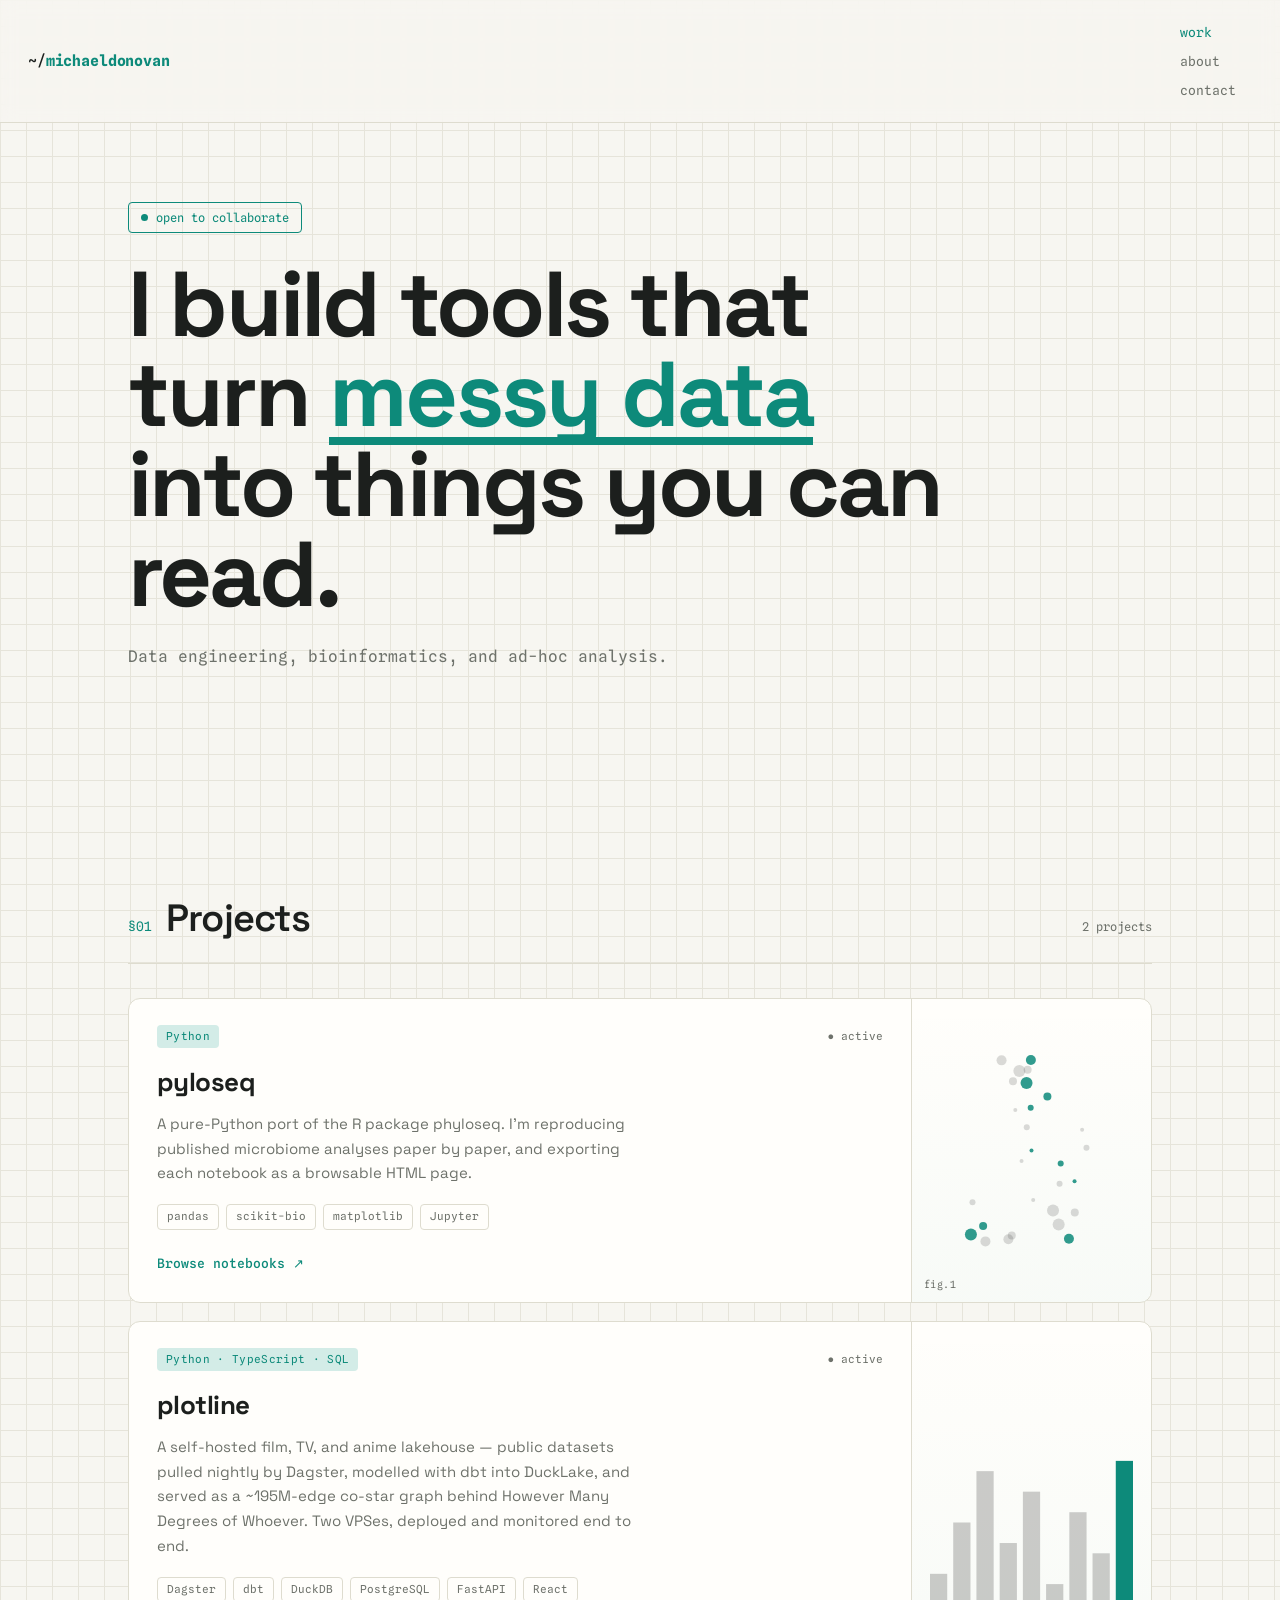
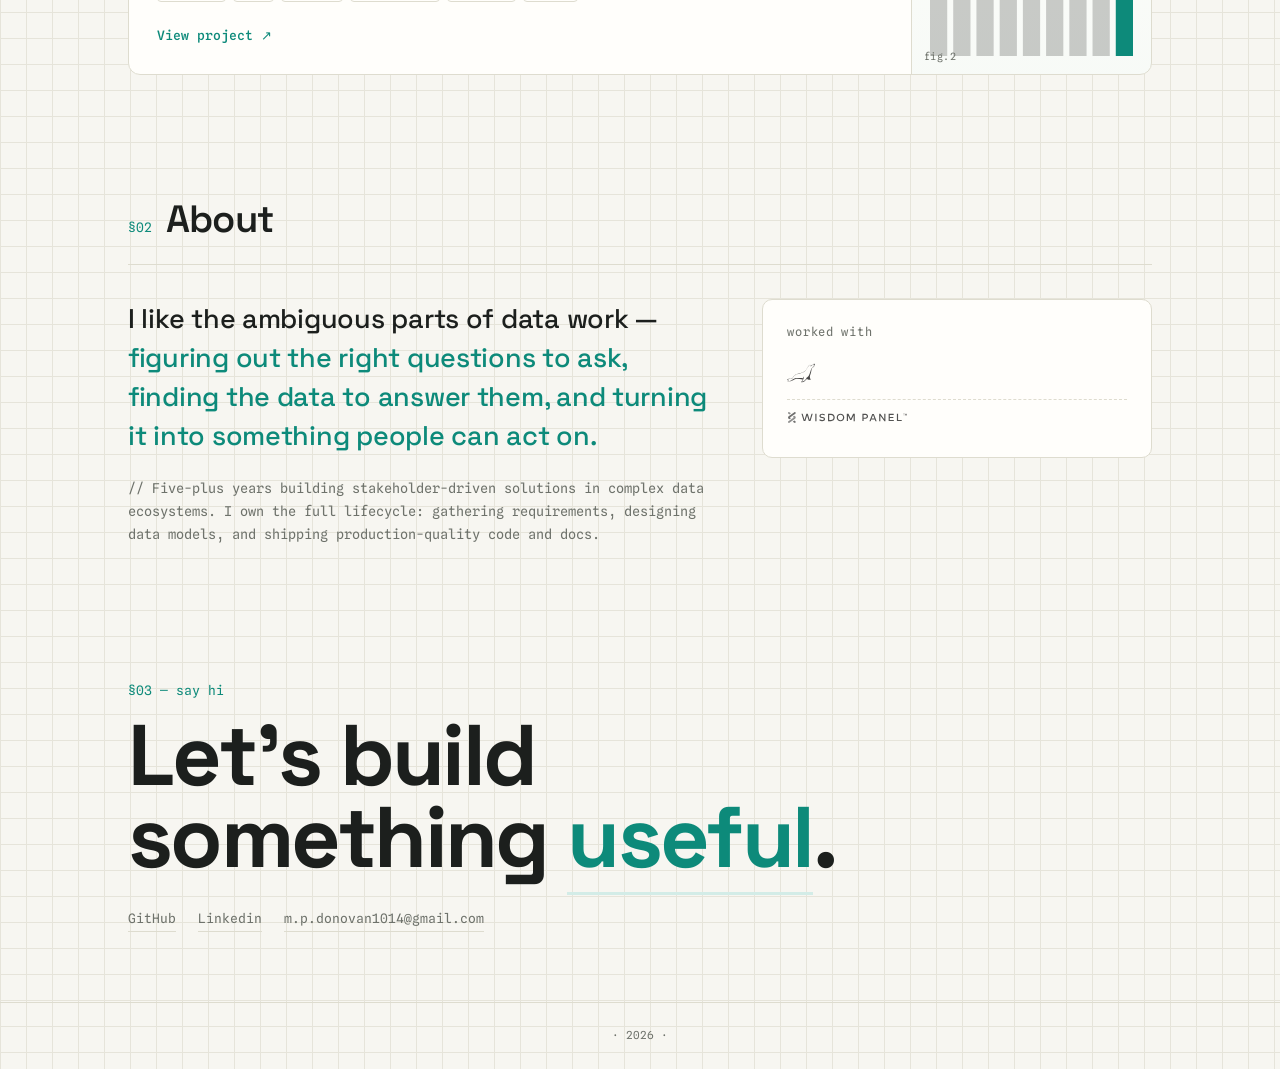
==== index.html @ 79798a98 "plotline update" ====
<!DOCTYPE html>
<html lang="en">
<head>
<meta charset="UTF-8">
<meta name="viewport" content="width=device-width, initial-scale=1.0">
<title>Michael Donovan — workbench</title>
<meta name="description" content="Data engineering and scientific computing projects.">
<script src="https://cdnjs.cloudflare.com/ajax/libs/jquery/3.7.1/jquery.min.js"></script>
<link href="https://fonts.googleapis.com/css2?family=Space+Grotesk:wght@400;500;600;700&family=Spline+Sans+Mono:wght@400;500&display=swap" rel="stylesheet">
<link rel="stylesheet" href="assets/style.css">
</head>
<body>

<nav class="top">
  <div class="logo">~/<b>michaeldonovan</b></div>
  <div class="links">
    <a href="index.html" class="here">work</a>
    <a href="#about">about</a>
    <a href="#contact">contact</a>
  </div>
</nav>

<header class="hero wrap" id="top">
  <span class="stamp"><span class="pulse"></span> open to collaborate</span>
  <h1>I build tools that turn <u>messy data</u> into things you can read.</h1>
  <p class="tag">Data engineering, bioinformatics, and ad-hoc analysis.</p>
</header>

<main class="wrap">

  <section class="sec" id="work">
    <div class="sec-head">
      <span class="tick">§01</span>
      <h2>Projects</h2>
      <span class="meta" id="meta"></span>
    </div>
    <div id="projects"></div>
  </section>

  <section class="sec" id="about">
    <div class="sec-head"><span class="tick">§02</span><h2>About</h2></div>
    <div class="about">
      <div>
        <p class="lead">I like the ambiguous parts of data work — <em>figuring out the right questions to ask, finding the data to answer them, and turning it into something people can act on.</em></p>
        <div class="body" style="margin-top:22px">
          <p>// Five-plus years building stakeholder-driven solutions in complex data ecosystems. I own the full lifecycle: gathering requirements, designing data models, and shipping production-quality code and docs.</p>
        </div>
      </div>
      <div class="card worked">
        <div class="worked-head">worked with</div>
        <ul class="logos">
          <li><img src="assets/logos/mariadbfoundation.svg"     alt="MariaDB"></li>
          <li><img src="assets/logos/wisdompanel.svg" alt="WisdomPanel"></li>
        </ul>
      </div>
    </div>
  </section>

  <section class="sec contact" id="contact">
    <p class="tick">§03 — say hi</p>
    <h2>Let's build<br>something <span id="flip-word" style="cursor:pointer">useful</span>.</h2>
    <script>
      (function(){
        var words = ['useful','fun','new','challenging'];
        var i = 0;
        document.getElementById('flip-word').addEventListener('click', function(){
          i = (i + 1) % words.length;
          this.textContent = words[i];
        });
      })();
    </script>
    <div class="row">
      <a href="https://github.com/alittleb3ar" target="_blank" rel="noopener">GitHub</a>
      <a href="https://www.linkedin.com/in/michael-d-201b8783/" target="_blank" rel="noopener">Linkedin</a>
      <a href="mailto:m.p.donovan1014@gmail.com">m.p.donovan1014@gmail.com</a>
    </div>
  </section>

</main>

<footer>·  <span id="yr"></span>  ·</footer>

<script>

const PROJECTS = [
  {
    title:"pyloseq",
    lang:"Python",
    status:"active",
    desc:"A pure-Python port of the R package phyloseq. I'm reproducing published microbiome analyses paper by paper, and exporting each notebook as a browsable HTML page.",
    stack:["pandas","scikit-bio","matplotlib","Jupyter"],
    link:"pyloseq/index.html",
    open:"Browse notebooks",
    viz:"scatter"
  },
  {
    title:"plotline",
    lang:"Python · TypeScript · SQL",
    status:"active",
    desc:"A self-hosted film, TV, and anime lakehouse — public datasets pulled nightly by Dagster, modelled with dbt into DuckLake, and served as a ~195M-edge co-star graph behind However Many Degrees of Whoever. Two VPSes, deployed and monitored end to end.",
    stack:["Dagster","dbt","DuckDB","PostgreSQL","FastAPI","React"],
    link:"plotline/index.html",
    open:"View project",
    viz:"bars"
  },
];

$(function(){
  $('#yr').text(new Date().getFullYear());
  $('#meta').text(PROJECTS.length+' projects');

  PROJECTS.forEach((p,i)=>{
    const stack=p.stack.map(s=>`<span>${s}</span>`).join('');
    $('#projects').append(`
      <a class="proj" href="${p.link}" data-viz="${p.viz}" style="transition-delay:${i*0.07}s">
        <div class="proj-grid">
          <div class="info">
            <div class="head">
              <span class="lang">${p.lang}</span>
              <span class="status">● ${p.status}</span>
            </div>
            <h3>${p.title}</h3>
            <p class="desc">${p.desc}</p>
            <div class="stack">${stack}</div>
            <span class="open">${p.open} <span class="arr">↗</span></span>
          </div>
          <div class="viz"><canvas></canvas><span class="cap">fig.${i+1}</span></div>
        </div>
      </a>`);
  });

  /* reveal + draw plot */
  const io=new IntersectionObserver(es=>es.forEach(e=>{
    if(e.isIntersecting){e.target.classList.add('in');drawViz(e.target);io.unobserve(e.target);}
  }),{threshold:.2});
  $('.proj').each(function(){io.observe(this)});

  function drawViz(el){
    const reduce=window.matchMedia('(prefers-reduced-motion: reduce)').matches;
    const type=el.getAttribute('data-viz');
    const cv=el.querySelector('canvas'), ctx=cv.getContext('2d');
    const DPR=Math.min(window.devicePixelRatio||1,2);
    function size(){cv.width=cv.clientWidth*DPR;cv.height=cv.clientHeight*DPR;ctx.setTransform(DPR,0,0,DPR,0,0);}
    size();
    const W=cv.clientWidth,H=cv.clientHeight,pad=18,accent='#0d8a7a';
    let t=0;

    function scatter(progress){
      ctx.clearRect(0,0,W,H);
      const pts=42;
      for(let i=0;i<pts;i++){
        const seed=i*97.13;
        const cx=W*0.5+Math.cos(seed)*W*0.26*Math.sin(seed*1.7);
        const cy=H*0.5+Math.sin(seed*1.3)*H*0.3;
        const r=2+(i%5);
        if(i/pts>=progress) continue;
        ctx.beginPath();
        ctx.fillStyle = i%3===0 ? accent : 'rgba(28,31,29,.32)';
        ctx.globalAlpha = i%3===0 ? .85 : .5;
        ctx.arc(cx,cy,r,0,Math.PI*2); ctx.fill();
      }
      ctx.globalAlpha=1;
    }
    function bars(progress){
      ctx.clearRect(0,0,W,H);
      const n=9,gap=6,bw=(W-pad*2-gap*(n-1))/n;
      const heights=[.4,.65,.9,.55,.8,.35,.7,.5,.95];
      for(let i=0;i<n;i++){
        const h=(H-pad*2)*heights[i]*progress;
        const x=pad+i*(bw+gap), y=H-pad-h;
        ctx.fillStyle = i===8 ? accent : 'rgba(28,31,29,.22)';
        ctx.fillRect(x,y,bw,h);
      }
    }
    function line(progress){
      ctx.clearRect(0,0,W,H);
      ctx.strokeStyle=accent;ctx.lineWidth=2;ctx.beginPath();
      const n=Math.floor(40*progress);
      for(let i=0;i<=n;i++){
        const x=pad+(W-pad*2)*(i/40);
        const y=H/2 - Math.sin(i*0.4)*H*0.22 - Math.sin(i*0.13)*H*0.1;
        i?ctx.lineTo(x,y):ctx.moveTo(x,y);
      }
      ctx.stroke();
    }
    const fn = type==='bars'?bars : type==='line'?line : scatter;
    if(reduce){ fn(1); return; }
    (function anim(){ t+=0.025; const p=Math.min(t,1); fn(p); if(p<1) requestAnimationFrame(anim); })();
    let rt; $(window).on('resize',()=>{clearTimeout(rt);rt=setTimeout(()=>{size();fn(1);},150);});
  }
});
</script>
</body>
</html>
---- assets/style.css ----
/* ============================================================
   shared styles — workbench / lab-notebook theme
   used by:  / (home)  ·  /phyloseq/  ·  /plotline/
   ============================================================ */
   :root{
    --bg:#f7f6f1;
    --grid:#e6e4da;
    --ink:#1c1f1d;
    --mute:#6e726b;
    --accent:#0d8a7a;        /* teal fountain-pen ink */
    --accent-soft:#d3ece7;
    --paper:#fffefb;
    --line:#dedccf;
    --disp:"Space Grotesk",sans-serif;
    --mono:"Spline Sans Mono",monospace;
  }
  *{margin:0;padding:0;box-sizing:border-box}
  html{scroll-behavior:smooth}
  body{background:var(--bg);color:var(--ink);font-family:var(--disp);line-height:1.6;
    overflow-x:hidden;-webkit-font-smoothing:antialiased;
    background-image:
      linear-gradient(var(--grid) 1px,transparent 1px),
      linear-gradient(90deg,var(--grid) 1px,transparent 1px);
    background-size:26px 26px}
  ::selection{background:var(--accent);color:#fff}
  a{color:inherit;text-decoration:none}
  .wrap{max-width:1080px;margin:0 auto;padding:0 28px}
  .mono{font-family:var(--mono)}
  
  /* ---- nav ---- */
  nav.top{position:fixed;top:0;left:0;right:0;z-index:60;display:flex;
    justify-content:space-between;align-items:center;padding:16px 28px;
    background:rgba(247,246,241,.82);backdrop-filter:blur(8px);border-bottom:1px solid var(--line)}
  nav.top .logo{font-family:var(--mono);font-weight:500;font-size:15px;letter-spacing:-.01em}
  nav.top .logo b{color:var(--accent)}
  nav.top .links a{font-family:var(--mono);font-size:13px;margin-left:24px;color:var(--mute)}
  nav.top .links a:hover{color:var(--ink)}
  nav.top .links a.here{color:var(--accent)}
  @media(max-width:600px){nav.top .links a{margin-left:14px;font-size:12px}}
  
  /* ---- hero ---- */
  .hero{min-height:88vh;display:flex;flex-direction:column;justify-content:center;padding-top:80px}
  .hero.short{min-height:52vh}
  .hero .stamp{font-family:var(--mono);font-size:12px;color:var(--accent);
    border:1px solid var(--accent);display:inline-flex;align-items:center;gap:8px;
    padding:5px 12px;border-radius:4px;align-self:flex-start;margin-bottom:26px}
  .hero .stamp .pulse{width:7px;height:7px;border-radius:50%;background:var(--accent);animation:pulse 1.6s infinite}
  @keyframes pulse{0%{box-shadow:0 0 0 0 rgba(13,138,122,.5)}70%{box-shadow:0 0 0 9px rgba(13,138,122,0)}100%{box-shadow:0 0 0 0 rgba(13,138,122,0)}}
  .hero h1{font-family:var(--disp);font-weight:700;letter-spacing:-.03em;
    font-size:clamp(40px,8vw,92px);line-height:.98;max-width:14ch}
  .hero h1 u{text-decoration:none;color:var(--accent);position:relative;white-space:nowrap}
  .hero h1 u::after{content:"";position:absolute;left:0;right:0;bottom:.08em;height:.09em;
    background:var(--accent);transform:scaleX(0);transform-origin:left;
    animation:underline 1s ease .6s forwards}
  @keyframes underline{to{transform:scaleX(1)}}
  .hero .tag{font-family:var(--mono);font-size:16px;color:var(--mute);max-width:600px;margin-top:24px;line-height:1.7}
  .hero .tag b{color:var(--ink);font-weight:500}
  .hero .crumb{font-family:var(--mono);font-size:13px;color:var(--mute);margin-bottom:20px}
  .hero .crumb a{color:var(--accent)}
  
  /* ---- section head ---- */
  .sec{padding:96px 0 0}
  .sec-head{display:flex;align-items:baseline;gap:14px;margin-bottom:34px;
    border-bottom:1px solid var(--line);padding-bottom:14px}
  .sec-head .tick{font-family:var(--mono);font-size:13px;color:var(--accent)}
  .sec-head h2{font-family:var(--disp);font-weight:600;font-size:clamp(26px,4vw,38px);letter-spacing:-.02em}
  .sec-head .meta{margin-left:auto;font-family:var(--mono);font-size:12px;color:var(--mute)}
  
  /* ---- project rows (home) ---- */
  .proj{display:block;background:var(--paper);border:1px solid var(--line);border-radius:12px;
    margin-bottom:18px;overflow:hidden;position:relative;
    transition:border-color .3s,box-shadow .3s,transform .3s;
    opacity:0;transform:translateY(22px)}
  .proj.in{opacity:1;transform:none}
  .proj:hover{border-color:var(--accent);box-shadow:0 18px 40px -26px rgba(13,138,122,.5)}
  .proj-grid{display:grid;grid-template-columns:1fr 240px;align-items:stretch}
  @media(max-width:680px){.proj-grid{grid-template-columns:1fr}}
  .proj .info{padding:26px 28px}
  .proj .head{display:flex;align-items:center;gap:12px;margin-bottom:14px}
  .proj .head .lang{font-family:var(--mono);font-size:11px;color:var(--accent);
    background:var(--accent-soft);padding:3px 9px;border-radius:4px;letter-spacing:.03em}
  .proj .head .status{font-family:var(--mono);font-size:11px;color:var(--mute);margin-left:auto}
  .proj h3{font-family:var(--disp);font-weight:700;font-size:26px;letter-spacing:-.02em;margin-bottom:8px}
  .proj .desc{font-size:15px;color:var(--mute);max-width:48ch;margin-bottom:18px;line-height:1.65}
  .proj .stack{display:flex;gap:7px;flex-wrap:wrap;margin-bottom:20px}
  .proj .stack span{font-family:var(--mono);font-size:11px;color:var(--mute);
    border:1px solid var(--line);padding:3px 9px;border-radius:4px}
  .proj .open{font-family:var(--mono);font-size:13px;font-weight:500;color:var(--accent);
    display:inline-flex;align-items:center;gap:8px}
  .proj .open .arr{transition:transform .25s}
  .proj:hover .open .arr{transform:translate(3px,-3px)}
  .proj .viz{border-left:1px solid var(--line);background:
    linear-gradient(0deg,rgba(13,138,122,.03),transparent);position:relative;min-height:180px}
  @media(max-width:680px){.proj .viz{border-left:none;border-top:1px solid var(--line);min-height:140px}}
  .proj .viz canvas{width:100%;height:100%;display:block}
  .proj .viz .cap{position:absolute;left:12px;bottom:10px;font-family:var(--mono);
    font-size:10px;color:var(--mute);letter-spacing:.04em}
  .note{font-family:var(--mono);font-size:12px;color:var(--mute);margin-top:8px}
  .note a{border-bottom:1px solid var(--line);transition:color .2s,border-color .2s}
  .note a:hover{color:var(--accent);border-color:var(--accent)}
  
  /* ---- entry list (index pages: notebooks / reports) ---- */
  .entries{display:flex;flex-direction:column;gap:12px}
  .entry{display:grid;grid-template-columns:auto 1fr auto;gap:20px;align-items:center;
    background:var(--paper);border:1px solid var(--line);border-radius:10px;
    padding:20px 24px;transition:border-color .25s,box-shadow .25s,transform .25s;
    opacity:0;transform:translateY(16px)}
  .entry.in{opacity:1;transform:none}
  .entry:hover{border-color:var(--accent);box-shadow:0 14px 32px -24px rgba(13,138,122,.5);transform:translateY(-2px)}
  .entry .idx{font-family:var(--mono);font-size:13px;color:var(--accent);min-width:34px}
  .entry .body h3{font-family:var(--disp);font-weight:600;font-size:19px;letter-spacing:-.01em;margin-bottom:4px}
  .entry .body p{font-size:14px;color:var(--mute);line-height:1.5}
  .entry .body .tags{display:flex;gap:6px;flex-wrap:wrap;margin-top:9px}
  .entry .body .tags span{font-family:var(--mono);font-size:10.5px;color:var(--mute);
    border:1px solid var(--line);padding:2px 8px;border-radius:4px}
  .entry .right{text-align:right;font-family:var(--mono);font-size:12px;color:var(--mute);white-space:nowrap}
  .entry .right .arr{display:block;color:var(--accent);font-size:16px;margin-top:6px;transition:transform .25s}
  .entry:hover .right .arr{transform:translate(3px,-3px)}
  @media(max-width:600px){
    .entry{grid-template-columns:auto 1fr;gap:14px}
    .entry .right{grid-column:2;text-align:left;margin-top:6px}
    .entry .right .arr{display:inline;margin-left:8px}
  }
  
  /* ---- stack diagram (project sub-pages) ----
     lanes flow top-to-bottom; each .node carries its own --brand hex,
     shown on hover.  logo glyphs come from the inline <symbol> sprite. */
  .diagram{display:flex;flex-direction:column}
  .lane{display:grid;grid-template-columns:152px 1fr;gap:20px;align-items:center;
    background:var(--paper);border:1px solid var(--line);border-radius:10px;
    padding:16px 20px;transition:border-color .25s,box-shadow .25s;
    opacity:0;transform:translateY(16px)}
  .lane.in{opacity:1;transform:none}
  .lane:hover{border-color:var(--accent);box-shadow:0 14px 32px -24px rgba(13,138,122,.5)}
  .lane h4{font-family:var(--mono);font-weight:500;font-size:11px;color:var(--ink);
    letter-spacing:.09em;text-transform:uppercase;line-height:1.4}
  .lane .role{display:block;font-family:var(--mono);font-size:11px;color:var(--mute);
    text-transform:none;letter-spacing:0;line-height:1.45;margin-top:5px}
  .lane .nodes{display:flex;gap:8px;flex-wrap:wrap}
  /* cross-cutting band: wraps the stack rather than sitting under it */
  .lane.cross{border-style:dashed;background:transparent;margin-top:26px}
  .lane.cross:hover{box-shadow:none}

  .node{display:inline-flex;align-items:center;gap:7px;
    font-family:var(--mono);font-size:11.5px;color:var(--mute);
    border:1px solid var(--line);background:var(--bg);padding:4px 10px;border-radius:4px;
    transition:color .2s,border-color .2s,background .2s}
  .node .lg{width:14px;height:14px;flex:none;fill:currentColor;opacity:.8;transition:opacity .2s}
  .node:hover{color:var(--brand,var(--accent));border-color:currentColor;background:var(--paper)}
  .node:hover .lg{opacity:1}
  /* chips that link somewhere get a small out-arrow */
  a.node::after{content:"↗";font-size:9px;opacity:.5;margin-left:-1px;transition:transform .2s,opacity .2s}
  a.node:hover::after{opacity:1;transform:translate(2px,-2px)}

  /* connector between lanes */
  .flow{height:22px;position:relative}
  .flow::before{content:"";position:absolute;left:50%;top:0;bottom:9px;width:1px;
    background:var(--line);transform:translateX(-.5px)}
  .flow::after{content:"";position:absolute;left:50%;bottom:6px;width:6px;height:6px;
    border-right:1.5px solid var(--accent);border-bottom:1.5px solid var(--accent);
    transform:translateX(-50%) rotate(45deg);opacity:.7}

  @media(max-width:680px){
    .lane{grid-template-columns:1fr;gap:11px;padding:15px 16px}
    .lane h4{color:var(--accent)}
    .lane .role{display:inline;margin-top:0;margin-left:9px;text-transform:none}
  }

  /* ---- deployment topology (two hosts + the links between them) ---- */
  .topo{display:flex;flex-direction:column}
  .hosts{display:grid;grid-template-columns:1fr 252px 1fr;align-items:stretch}
  .host{background:var(--paper);border:1px solid var(--line);border-radius:10px;
    padding:18px 20px;transition:border-color .25s,box-shadow .25s;
    opacity:0;transform:translateY(16px)}
  .host.in{opacity:1;transform:none}
  .host:hover{border-color:var(--accent);box-shadow:0 14px 32px -24px rgba(13,138,122,.5)}
  .host-head{display:flex;align-items:center;gap:9px}
  .host-head .lg{width:19px;height:19px;flex:none;fill:currentColor;color:var(--mute)}
  .host-head h4{font-family:var(--mono);font-weight:500;font-size:11px;color:var(--ink);
    letter-spacing:.09em;text-transform:uppercase}
  .host .spec,.host .addr{font-family:var(--mono);font-size:11px;line-height:1.5}
  .host .spec{color:var(--mute);margin-top:5px}
  .host .addr{color:var(--accent);margin:2px 0 14px}
  .host .addr a{border-bottom:1px solid var(--accent-soft);transition:border-color .2s}
  .host .addr a:hover{border-color:var(--accent)}
  .host .addr a::after{content:" ↗";font-size:10px}

  /* link spine */
  .links{display:flex;flex-direction:column;justify-content:center;gap:8px;padding:6px 16px}
  .link{font-family:var(--mono);text-align:center}
  /* the glyph lives in CSS, not markup, so it can flip to ▼/▲ when the
     hosts stack vertically and left/right stops meaning anything */
  .link .dir{display:flex;align-items:center;gap:5px;color:var(--accent);
    font-size:8px;line-height:1;margin-bottom:4px}
  .link .dir::before{content:"";height:1px;background:var(--line);flex:1}
  .link .dir::after{content:"\25B6"}
  .link.in .dir{flex-direction:row-reverse}
  .link.in .dir::after{content:"\25C0"}
  .link b{display:block;font-weight:500;font-size:11px;color:var(--ink);line-height:1.3}
  .link em{display:block;font-style:normal;font-size:10.5px;color:var(--mute);line-height:1.3}

  @media(max-width:780px){
    .hosts{grid-template-columns:1fr}
    .links{padding:18px 0;gap:14px}
    .link .dir{justify-content:center;font-size:10px}
    .link .dir::before{display:none}
    .link .dir::after{content:"\25BC"}
    .link.in .dir::after{content:"\25B2"}
  }

  /* empty state */
  .empty{background:var(--paper);border:1px dashed var(--line);border-radius:10px;
    padding:40px 28px;text-align:center;font-family:var(--mono);font-size:13px;color:var(--mute);line-height:1.8}
  .empty code{background:var(--accent-soft);color:var(--accent);padding:2px 7px;border-radius:4px;font-size:12px}
  
  /* ---- about ---- */
  .about{display:grid;grid-template-columns:1.5fr 1fr;gap:50px;align-items:start}
  @media(max-width:740px){.about{grid-template-columns:1fr;gap:28px}}
  .about .lead{font-size:clamp(20px,2.6vw,27px);line-height:1.45;letter-spacing:-.01em;font-weight:500}
  .about .lead em{color:var(--accent);font-style:normal}
  .about .body p{font-family:var(--mono);font-size:13.5px;color:var(--mute);margin-bottom:14px;line-height:1.7}
  .about .card{background:var(--paper);border:1px solid var(--line);border-radius:10px;padding:18px 20px}
  .about .card .row{display:flex;justify-content:space-between;font-family:var(--mono);
    font-size:13px;padding:8px 0;border-bottom:1px dashed var(--line)}
  .about .card .row:last-child{border:none}
  .about .card .row span{color:var(--mute)}
  
  /* ---- contact ---- */
  .contact{padding:120px 0 70px}
  .contact .tick{font-family:var(--mono);font-size:13px;color:var(--accent);margin-bottom:14px}
  .contact h2{font-family:var(--disp);font-weight:700;font-size:clamp(38px,8vw,86px);
    letter-spacing:-.03em;line-height:.95;margin-bottom:30px}
  .contact h2 a,.contact h2 #flip-word{color:var(--accent);border-bottom:3px solid var(--accent-soft);transition:border-color .25s;user-select:none}
  .contact h2 a:hover,.contact h2 #flip-word:hover{border-color:var(--accent)}
  .contact .row{display:flex;gap:22px;flex-wrap:wrap;font-family:var(--mono);font-size:13px}
  .contact .row a{color:var(--mute);border-bottom:1px solid var(--line);padding-bottom:2px;transition:.25s}
  .contact .row a:hover{color:var(--accent);border-color:var(--accent)}
  
  footer{padding:24px;text-align:center;font-family:var(--mono);font-size:11px;
    color:var(--mute);border-top:1px solid var(--line)}
  footer a{color:var(--accent)}
  
  @media(prefers-reduced-motion:reduce){
    *{animation:none!important;transition:opacity .3s!important}
    .proj,.entry,.lane,.host{opacity:1!important;transform:none!important}
    .hero h1 u::after{transform:scaleX(1)}
  }
  
  /* ---- "worked with" logo list (about side card) ---- */
  .about .card.worked{padding:22px 24px}
  .worked-head{font-family:var(--mono);font-size:12px;color:var(--mute);
    letter-spacing:.06em;margin-bottom:6px}
  ul.logos{list-style:none;margin:0;padding:0}
  ul.logos li{font-family:var(--mono);font-size:15px;font-weight:500;color:var(--ink);
    padding:11px 0;border-bottom:1px dashed var(--line);
    display:flex;align-items:center;gap:10px;transition:color .2s}
  ul.logos li:last-child{border-bottom:none}
  ul.logos li::before{content:"";width:7px;height:7px;border-radius:50%;
    background:var(--accent);flex:none;opacity:.55;transition:opacity .2s,transform .2s}
  ul.logos li:hover{color:var(--accent)}
  ul.logos li:hover::before{opacity:1;transform:scale(1.3)}
  /* real logo images: drop SVGs in assets/logos/ and use
     <li><img src="assets/logos/name.svg" alt="Name"></li>  */
  ul.logos li img{
    display:block;
    width:auto;
    height:auto;
    max-height:28px;
    max-width:120px;
    object-fit:contain;
    filter:grayscale(1);
    opacity:.72;
    transition:filter .2s,opacity .2s;
  }
  ul.logos li:has(img){padding:12px 0}
  ul.logos li:has(img)::before{display:none}
  ul.logos li:hover img{filter:none;opacity:1}
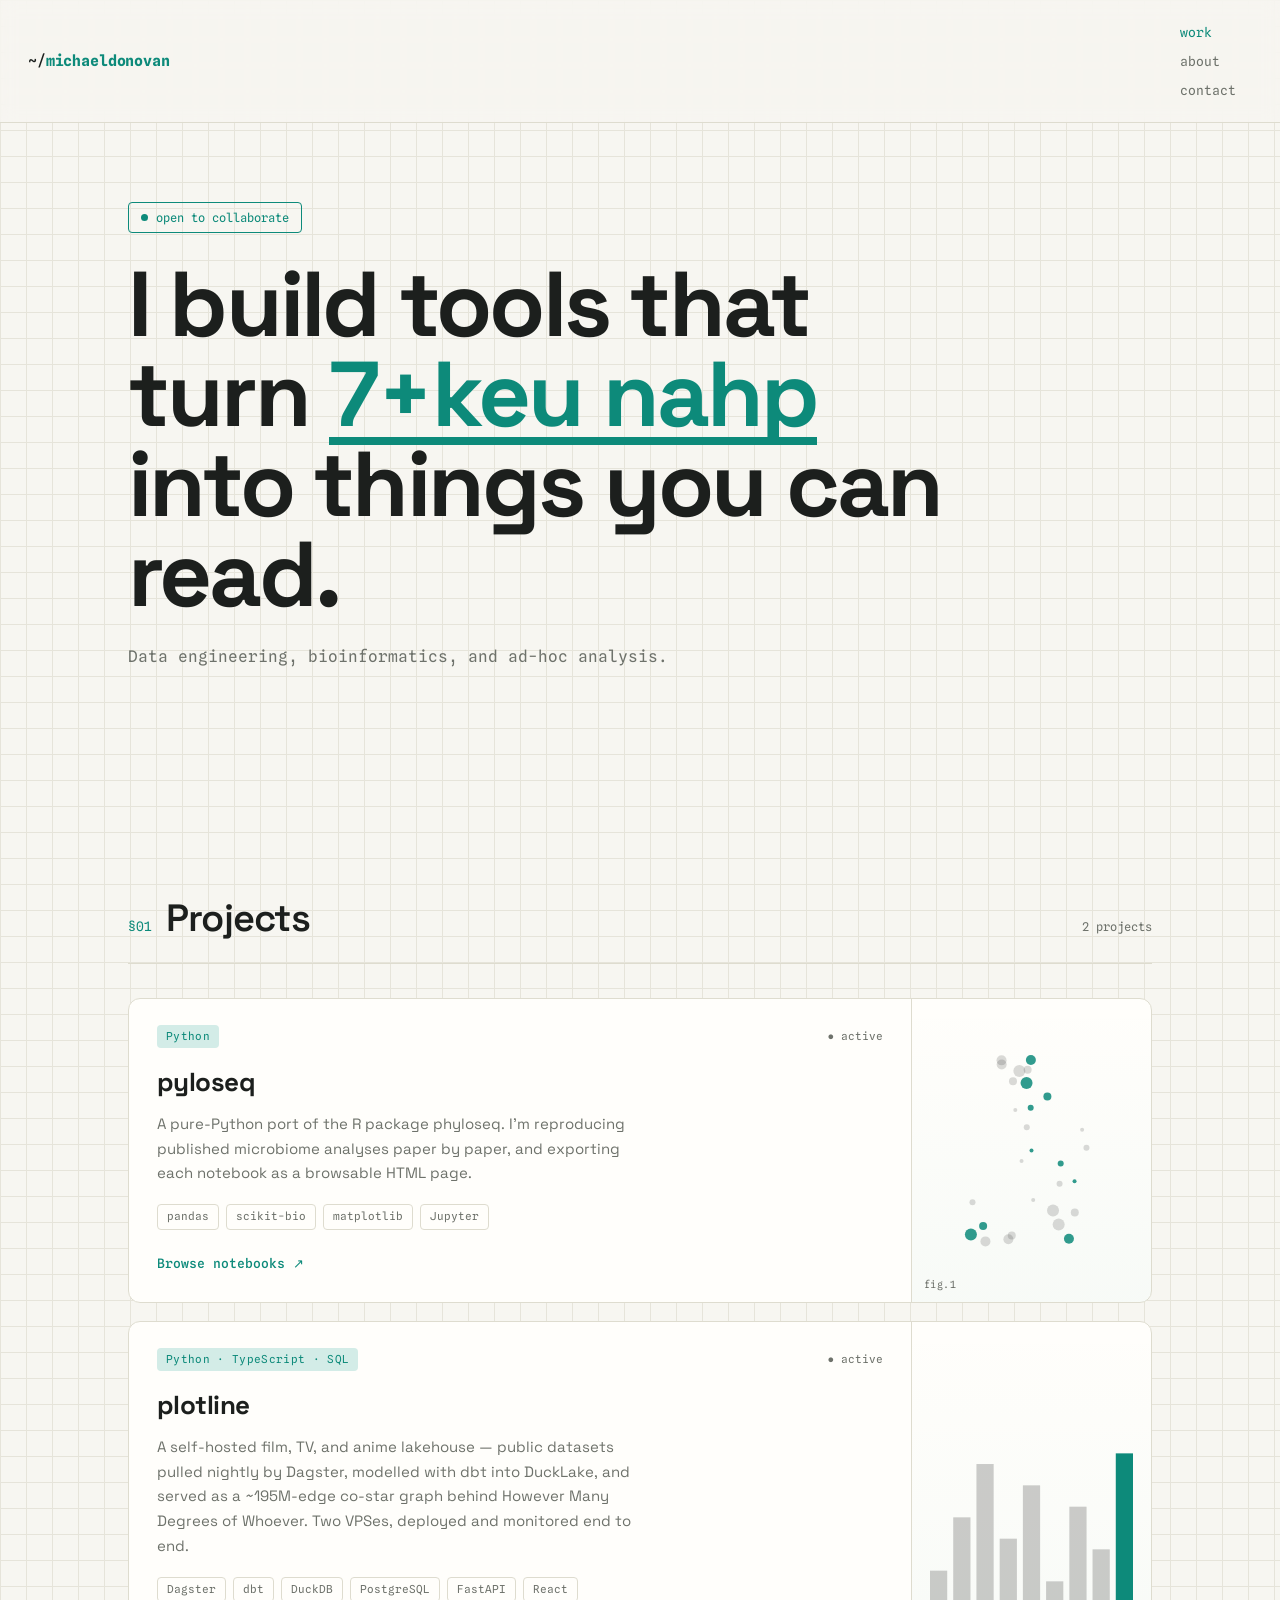
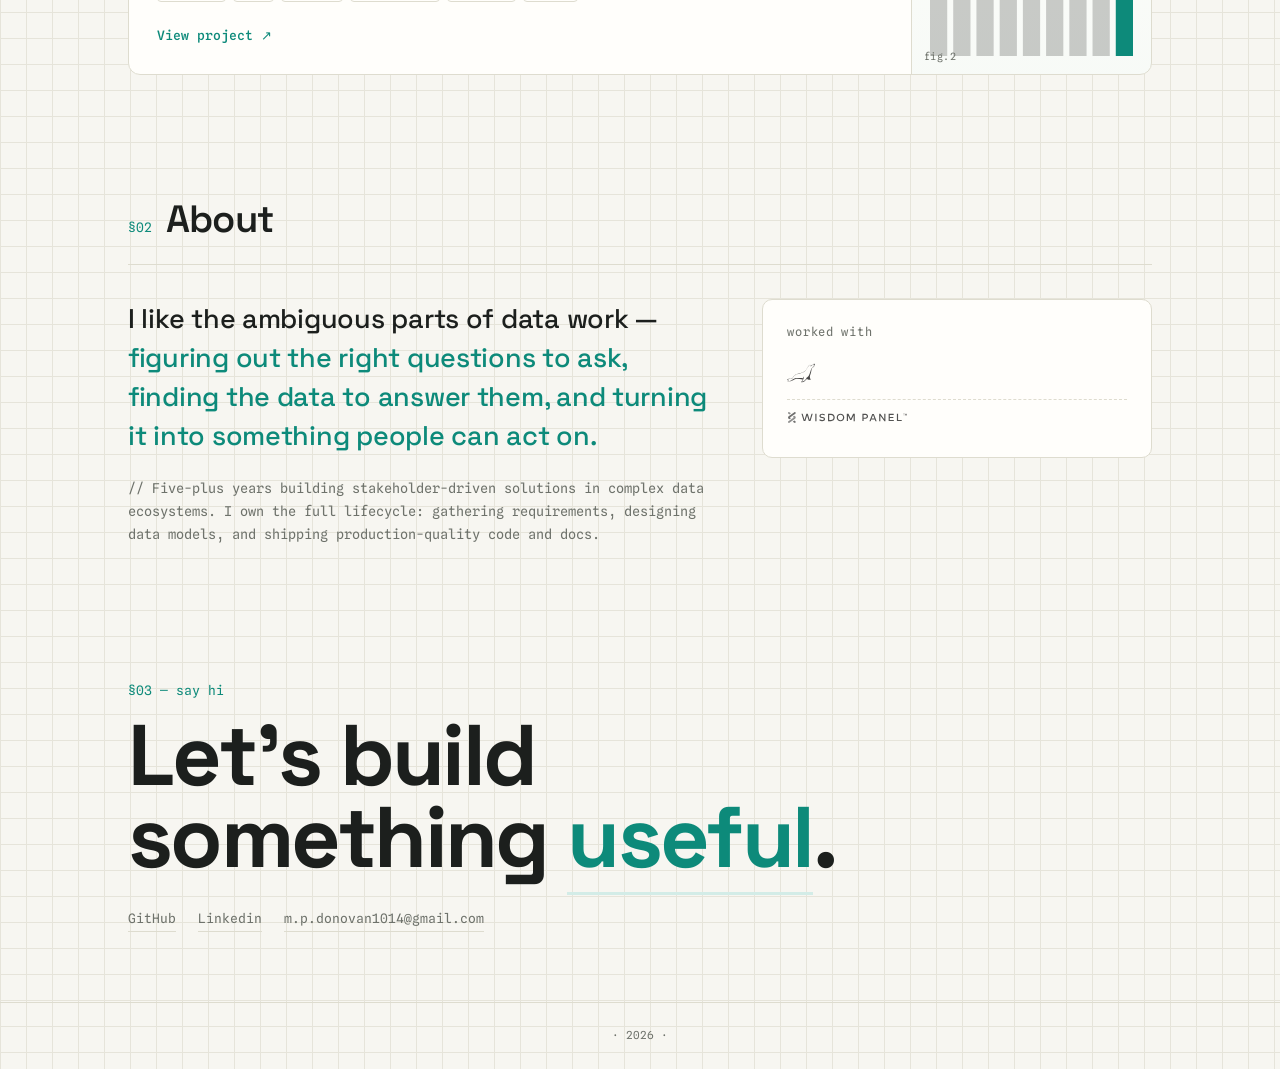
==== commit e60ee303: "Scramble the hero 'messy data' text until hovered The accent phrase now renders as churning glyphs a" ====
--- a/index.html
+++ b/index.html
@@ -22,7 +22,7 @@
 
 <header class="hero wrap" id="top">
   <span class="stamp"><span class="pulse"></span> open to collaborate</span>
-  <h1>I build tools that turn <u>messy data</u> into things you can read.</h1>
+  <h1>I build tools that turn <u id="scramble" tabindex="0"><span class="sr-only">messy data</span><span class="glyphs" aria-hidden="true">messy data</span></u> into things you can read.</h1>
   <p class="tag">Data engineering, bioinformatics, and ad-hoc analysis.</p>
 </header>
 
@@ -190,5 +190,67 @@
   }
 });
 </script>
+<script>
+/* ---- hero "messy data" scramble ---- */
+(function(){
+  const el=document.getElementById('scramble');
+  if(!el) return;
+  const out=el.querySelector('.glyphs');
+  const TEXT='messy data';
+  const POOL='#$%&*+=?<>23456789abcdeghknopqrsuvxyz';
+  if(window.matchMedia('(prefers-reduced-motion: reduce)').matches){
+    out.textContent=TEXT;
+    return;
+  }
+
+  let raf=0, solved=false;
+  const rand=()=>POOL[Math.floor(Math.random()*POOL.length)];
+  /* reveal = how many leading characters show their real glyph;
+     everything past that churns randomly (spaces stay put) */
+  function render(reveal){
+    let s='';
+    for(let i=0;i<TEXT.length;i++){
+      const c=TEXT[i];
+      s+= c===' ' ? ' ' : (i<reveal ? c : rand());
+    }
+    out.textContent=s;
+  }
+  function play(from,to,done){
+    cancelAnimationFrame(raf);
+    let pos=from;
+    const step=to>from?0.35:-0.5;
+    (function tick(){
+      pos+=step;
+      const end=step>0?pos>=to:pos<=to;
+      render(end?to:pos);
+      if(!end){raf=requestAnimationFrame(tick);}
+      else if(done){done();}
+    })();
+  }
+  function unscramble(){
+    if(solved) return;
+    solved=true;
+    play(0,TEXT.length,()=>{out.textContent=TEXT;});
+  }
+  function scramble(){
+    if(!solved) return;
+    solved=false;
+    play(TEXT.length,0);
+  }
+
+  render(0);
+
+  if(window.matchMedia('(hover: hover)').matches){
+    el.addEventListener('mouseenter',unscramble);
+    el.addEventListener('mouseleave',scramble);
+    el.addEventListener('focus',unscramble);
+    el.addEventListener('blur',scramble);
+  }else{
+    /* touch: resolve once on load so the line is readable, then tap toggles */
+    el.addEventListener('click',()=>{solved?scramble():unscramble();});
+    setTimeout(unscramble,1200);
+  }
+})();
+</script>
 </body>
 </html>
--- a/assets/style.css
+++ b/assets/style.css
@@ -48,7 +48,11 @@
   @keyframes pulse{0%{box-shadow:0 0 0 0 rgba(13,138,122,.5)}70%{box-shadow:0 0 0 9px rgba(13,138,122,0)}100%{box-shadow:0 0 0 0 rgba(13,138,122,0)}}
   .hero h1{font-family:var(--disp);font-weight:700;letter-spacing:-.03em;
     font-size:clamp(40px,8vw,92px);line-height:.98;max-width:14ch}
-  .hero h1 u{text-decoration:none;color:var(--accent);position:relative;white-space:nowrap}
+  .hero h1 u{text-decoration:none;color:var(--accent);position:relative;white-space:nowrap;
+    cursor:pointer;-webkit-tap-highlight-color:transparent}
+  .hero h1 u:focus-visible{outline:2px dashed var(--accent);outline-offset:6px}
+  .sr-only{position:absolute;width:1px;height:1px;padding:0;margin:-1px;overflow:hidden;
+    clip:rect(0 0 0 0);white-space:nowrap;border:0}
   .hero h1 u::after{content:"";position:absolute;left:0;right:0;bottom:.08em;height:.09em;
     background:var(--accent);transform:scaleX(0);transform-origin:left;
     animation:underline 1s ease .6s forwards}
@@ -109,6 +113,7 @@
   .entry:hover{border-color:var(--accent);box-shadow:0 14px 32px -24px rgba(13,138,122,.5);transform:translateY(-2px)}
   .entry .idx{font-family:var(--mono);font-size:13px;color:var(--accent);min-width:34px}
   .entry .body h3{font-family:var(--disp);font-weight:600;font-size:19px;letter-spacing:-.01em;margin-bottom:4px}
+  .entry .body h3 .sub{font-family:var(--mono);font-weight:400;font-size:13px;color:var(--mute);margin-left:6px}
   .entry .body p{font-size:14px;color:var(--mute);line-height:1.5}
   .entry .body .tags{display:flex;gap:6px;flex-wrap:wrap;margin-top:9px}
   .entry .body .tags span{font-family:var(--mono);font-size:10.5px;color:var(--mute);
@@ -152,6 +157,22 @@
   a.node::after{content:"↗";font-size:9px;opacity:.5;margin-left:-1px;transition:transform .2s,opacity .2s}
   a.node:hover::after{opacity:1;transform:translate(2px,-2px)}
 
+  /* ---- node notes: click a chip to see why it was picked ---- */
+  .node.has-note{cursor:pointer}
+  .node.has-note>span{border-bottom:1px dotted var(--mute)}
+  .node.has-note:hover>span,.node.open>span{border-color:currentColor}
+  .node.open{color:var(--brand,var(--accent));border-color:currentColor;background:var(--paper)}
+  .node.open .lg{opacity:1}
+  .node.has-note:focus-visible{outline:2px solid var(--accent);outline-offset:2px}
+  .node-note{position:absolute;z-index:70;width:min(300px,calc(100vw - 24px));
+    background:var(--paper);border:1px solid var(--line);border-left:3px solid var(--accent);
+    border-radius:8px;padding:12px 14px;box-shadow:0 14px 32px -20px rgba(13,138,122,.55);
+    animation:note-in .15s ease}
+  .node-note b{display:block;font-family:var(--mono);font-size:11px;color:var(--accent);
+    letter-spacing:.06em;text-transform:uppercase;margin-bottom:5px}
+  .node-note p{font-family:var(--mono);font-size:12px;color:var(--mute);line-height:1.6}
+  @keyframes note-in{from{opacity:0;transform:translateY(4px)}}
+
   /* connector between lanes */
   .flow{height:22px;position:relative}
   .flow::before{content:"";position:absolute;left:50%;top:0;bottom:9px;width:1px;
@@ -169,6 +190,8 @@
   /* ---- deployment topology (two hosts + the links between them) ---- */
   .topo{display:flex;flex-direction:column}
   .hosts{display:grid;grid-template-columns:1fr 252px 1fr;align-items:stretch}
+  /* upstream is pulled by VPS 01 only — aim its connector at that column */
+  .flow.to-vps1::before,.flow.to-vps1::after{left:calc((100% - 252px)/4)}
   .host{background:var(--paper);border:1px solid var(--line);border-radius:10px;
     padding:18px 20px;transition:border-color .25s,box-shadow .25s;
     opacity:0;transform:translateY(16px)}
@@ -201,6 +224,8 @@
 
   @media(max-width:780px){
     .hosts{grid-template-columns:1fr}
+    /* hosts stack with VPS 01 on top — recenter the connector */
+    .flow.to-vps1::before,.flow.to-vps1::after{left:50%}
     .links{padding:18px 0;gap:14px}
     .link .dir{justify-content:center;font-size:10px}
     .link .dir::before{display:none}
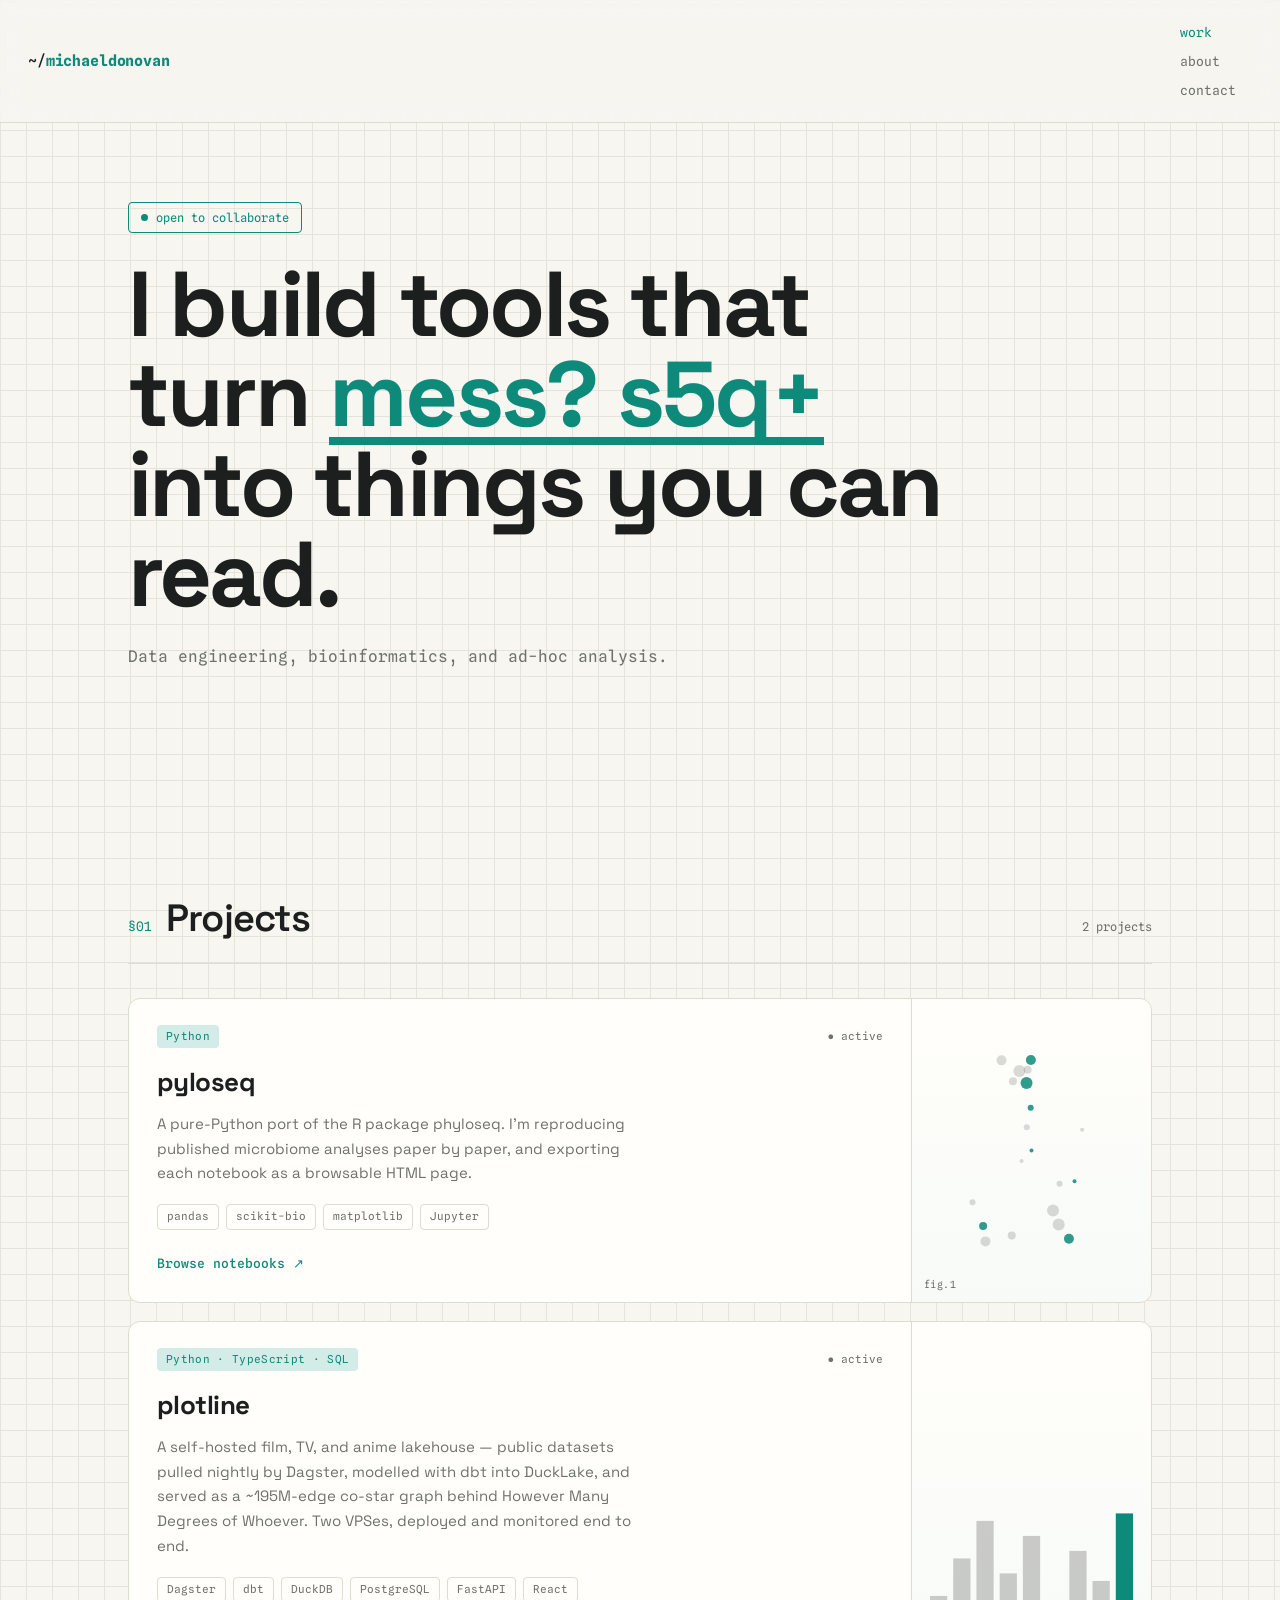
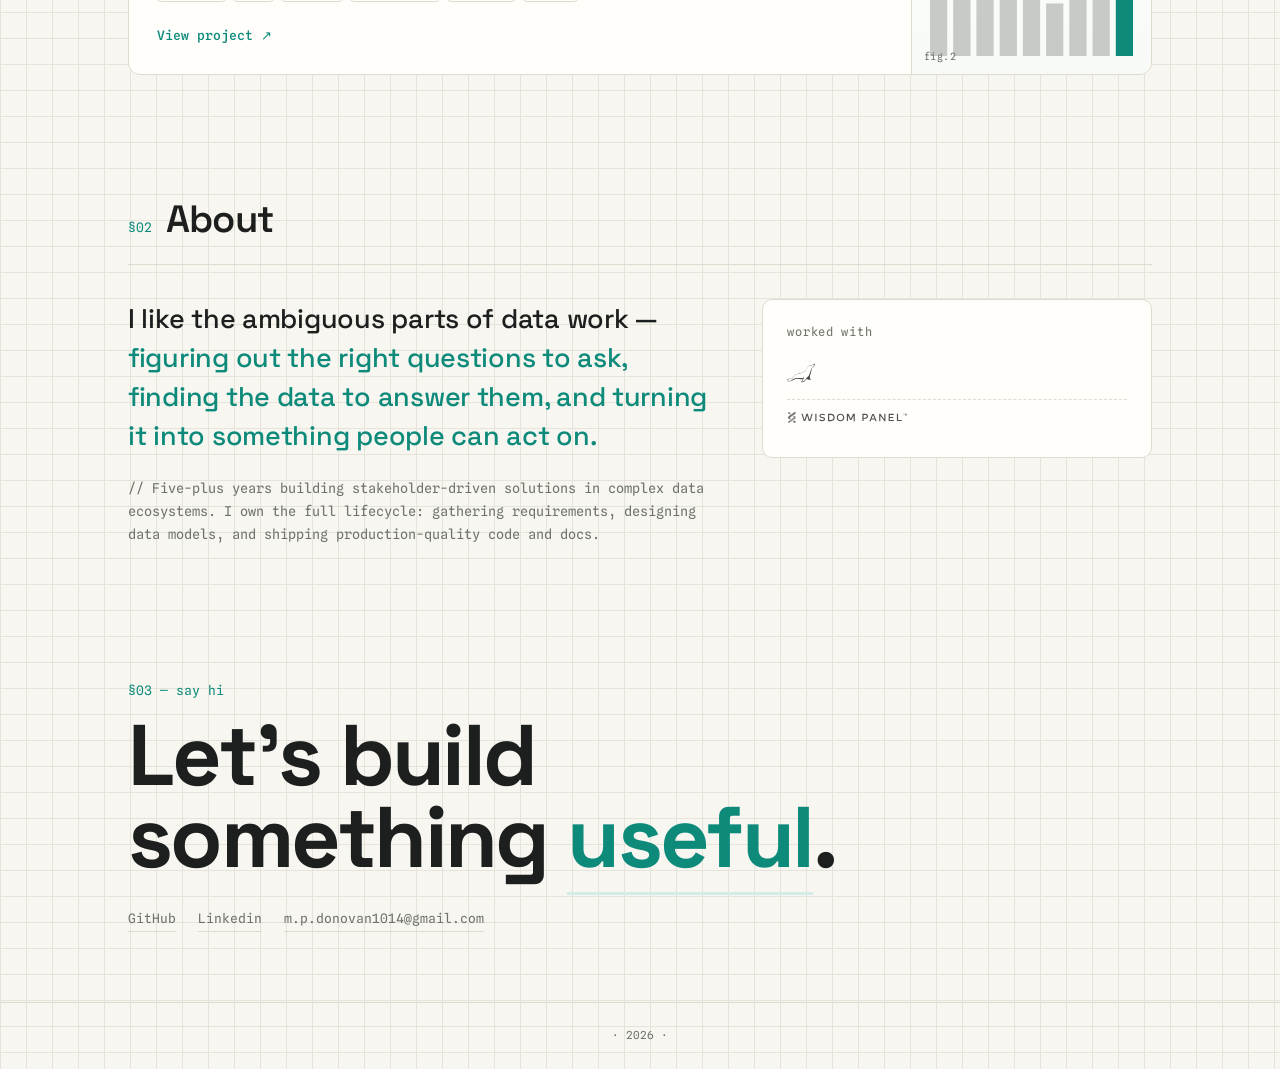
==== commit f3fd9f1a: "Auto-decode the hero scramble, reshuffle on hover or tap Instead of staying scrambled until hovered," ====
--- a/index.html
+++ b/index.html
@@ -203,7 +203,7 @@
     return;
   }
 
-  let raf=0, solved=false;
+  let raf=0, busy=false;
   const rand=()=>POOL[Math.floor(Math.random()*POOL.length)];
   /* reveal = how many leading characters show their real glyph;
      everything past that churns randomly (spaces stay put) */
@@ -227,29 +227,24 @@
       else if(done){done();}
     })();
   }
-  function unscramble(){
-    if(solved) return;
-    solved=true;
-    play(0,TEXT.length,()=>{out.textContent=TEXT;});
-  }
-  function scramble(){
-    if(!solved) return;
-    solved=false;
-    play(TEXT.length,0);
-  }
-
+  function decode(){
+    play(0,TEXT.length,()=>{out.textContent=TEXT;busy=false;});
+  }
+  function reshuffle(){
+    if(busy) return;
+    busy=true;
+    play(TEXT.length,0,decode);
+  }
+
+  /* start scrambled, decode on its own after a beat;
+     hovering (or tapping / focusing) reshuffles and decodes again */
+  busy=true;
   render(0);
-
-  if(window.matchMedia('(hover: hover)').matches){
-    el.addEventListener('mouseenter',unscramble);
-    el.addEventListener('mouseleave',scramble);
-    el.addEventListener('focus',unscramble);
-    el.addEventListener('blur',scramble);
-  }else{
-    /* touch: resolve once on load so the line is readable, then tap toggles */
-    el.addEventListener('click',()=>{solved?scramble():unscramble();});
-    setTimeout(unscramble,1200);
-  }
+  setTimeout(decode,1500);
+
+  el.addEventListener('mouseenter',reshuffle);
+  el.addEventListener('click',reshuffle);
+  el.addEventListener('focus',reshuffle);
 })();
 </script>
 </body>
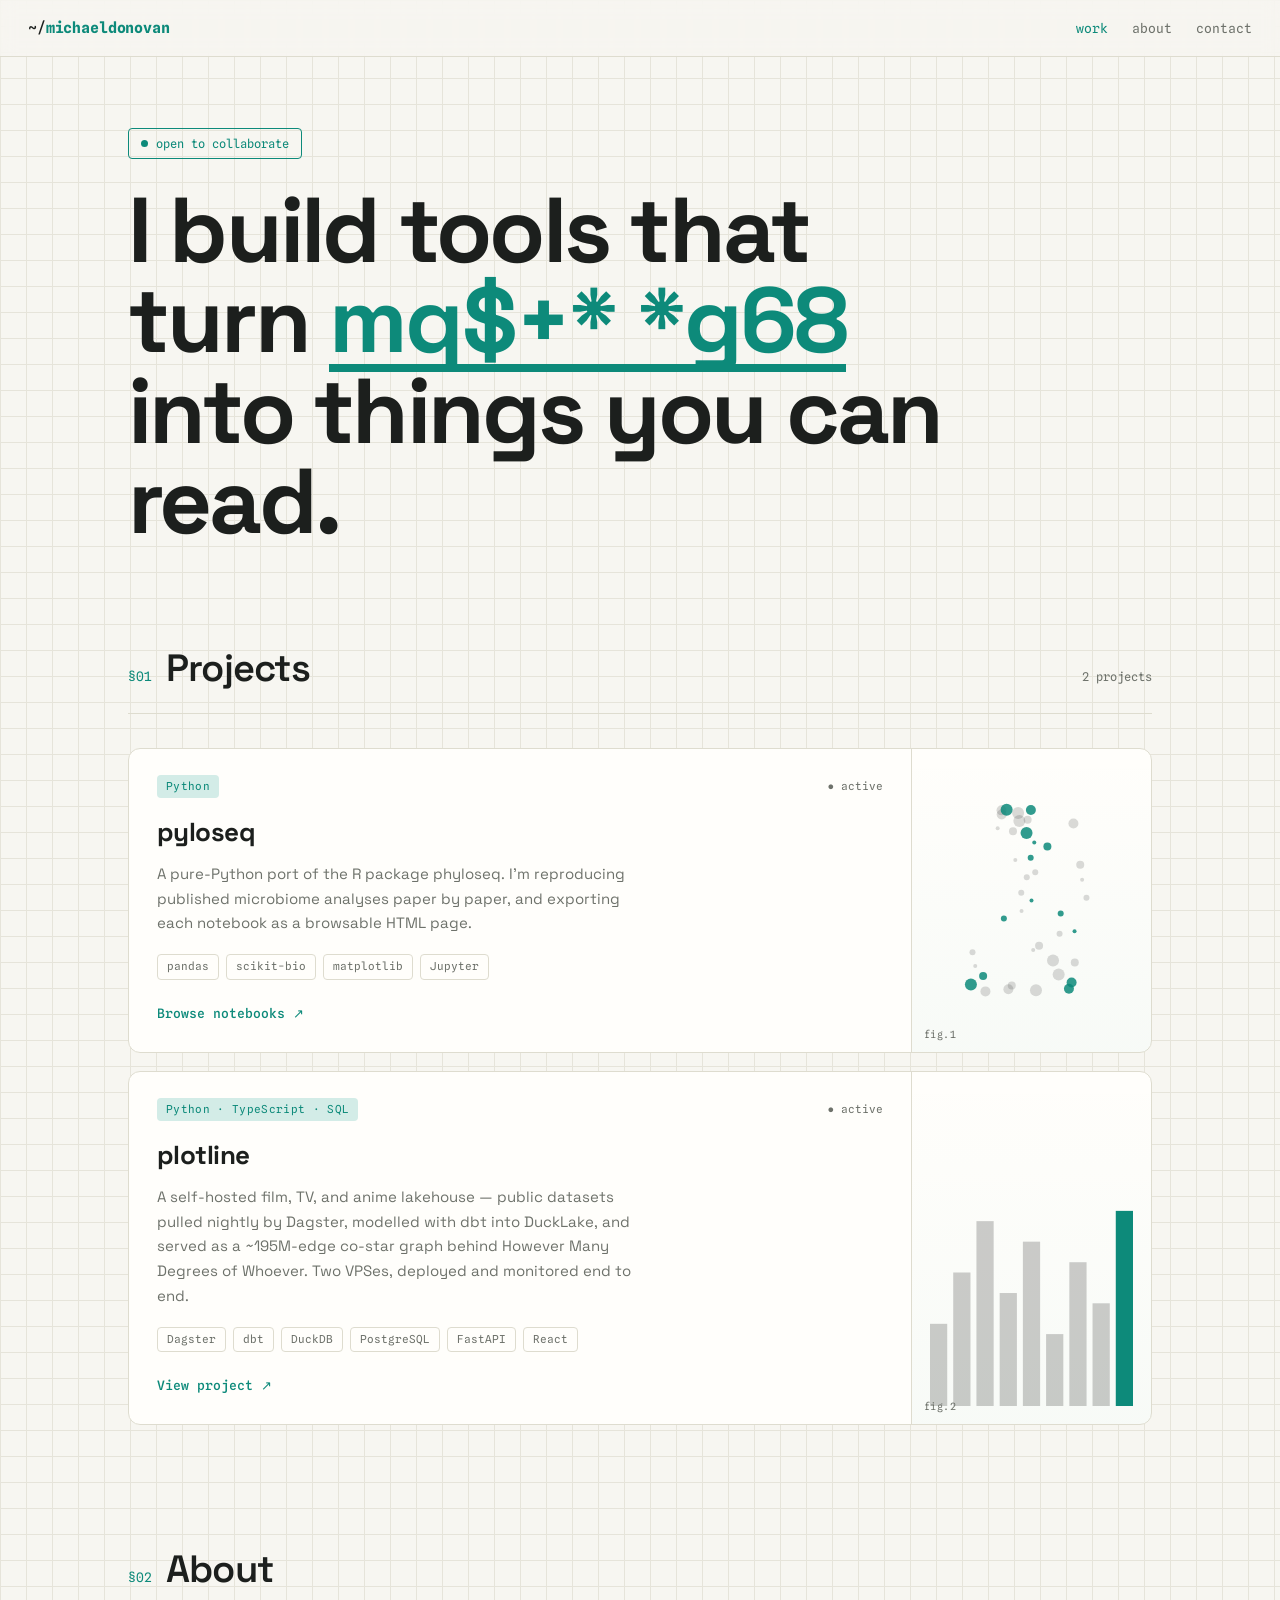
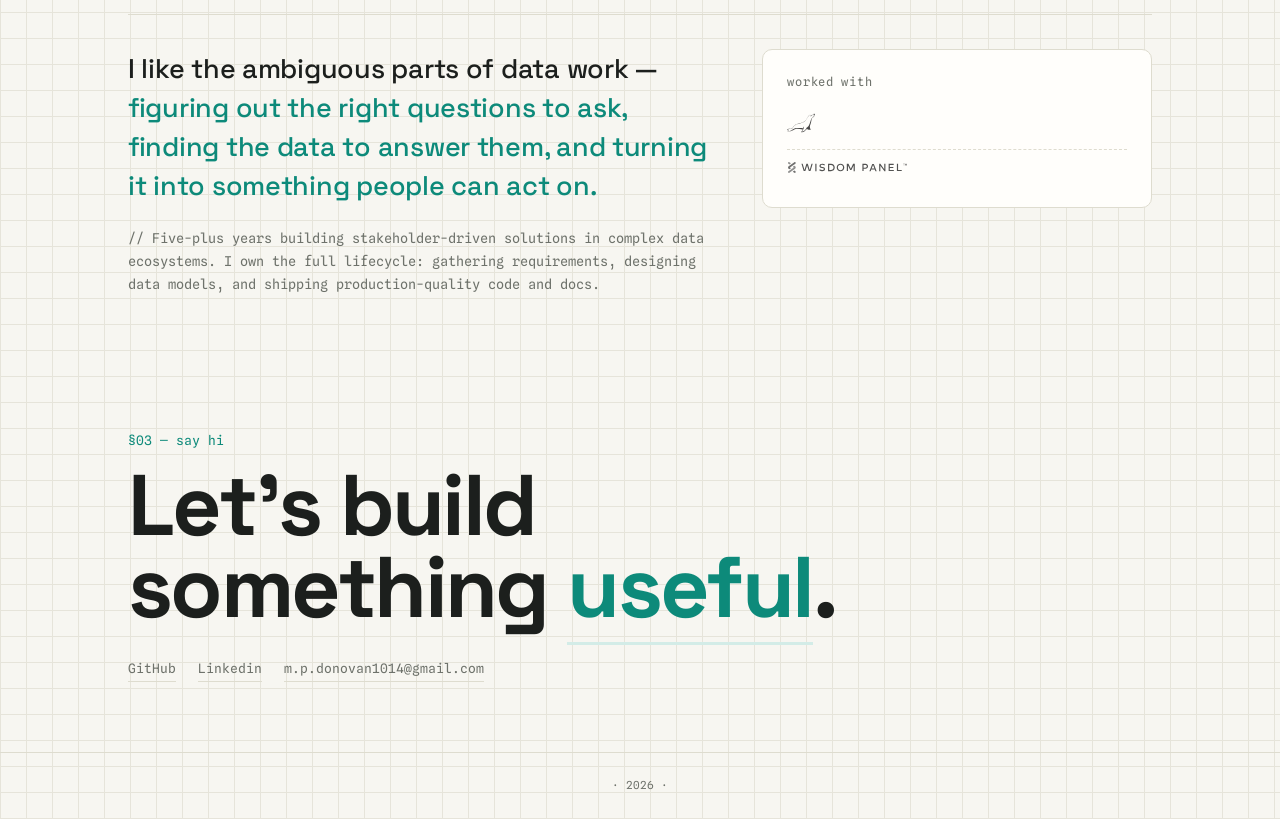
==== commit 8ed66ea5: "Tighten header nav, hero spacing, and scramble effect - Scope the deployment-topology `.links` flex-" ====
--- a/index.html
+++ b/index.html
@@ -12,18 +12,25 @@
 <body>
 
 <nav class="top">
-  <div class="logo">~/<b>michaeldonovan</b></div>
+  <div class="logo"><a href="#top" id="home-link">~/<b>michaeldonovan</b></a></div>
   <div class="links">
-    <a href="index.html" class="here">work</a>
+    <a href="#work" class="here">work</a>
     <a href="#about">about</a>
     <a href="#contact">contact</a>
   </div>
 </nav>
+<script>
+  /* logo returns you to the very top without leaving a #top in the URL */
+  document.getElementById('home-link').addEventListener('click',function(e){
+    e.preventDefault();
+    window.scrollTo({top:0,behavior:window.matchMedia('(prefers-reduced-motion: reduce)').matches?'auto':'smooth'});
+    history.replaceState(null,'',location.pathname+location.search);
+  });
+</script>
 
 <header class="hero wrap" id="top">
   <span class="stamp"><span class="pulse"></span> open to collaborate</span>
   <h1>I build tools that turn <u id="scramble" tabindex="0"><span class="sr-only">messy data</span><span class="glyphs" aria-hidden="true">messy data</span></u> into things you can read.</h1>
-  <p class="tag">Data engineering, bioinformatics, and ad-hoc analysis.</p>
 </header>
 
 <main class="wrap">
@@ -203,48 +210,52 @@
     return;
   }
 
-  let raf=0, busy=false;
+  const DECODE_STEP=0.09;   /* characters resolved per frame (~1.9s for the whole word) */
+  const SCRAMBLE_STEP=0.4;  /* characters given back to the churn per frame */
+  const CHURN_EVERY=4;      /* re-roll the random glyphs every N frames, not every frame */
+
   const rand=()=>POOL[Math.floor(Math.random()*POOL.length)];
+  let raf=0, frame=0, reveal=0, held=false, armed=false, glyphs=[];
+
+  function roll(){
+    glyphs=[];
+    for(let i=0;i<TEXT.length;i++) glyphs.push(TEXT[i]===' '?' ':rand());
+  }
   /* reveal = how many leading characters show their real glyph;
      everything past that churns randomly (spaces stay put) */
-  function render(reveal){
+  function render(){
     let s='';
     for(let i=0;i<TEXT.length;i++){
       const c=TEXT[i];
-      s+= c===' ' ? ' ' : (i<reveal ? c : rand());
+      s+= c===' ' ? ' ' : (i<reveal ? c : glyphs[i]);
     }
     out.textContent=s;
   }
-  function play(from,to,done){
-    cancelAnimationFrame(raf);
-    let pos=from;
-    const step=to>from?0.35:-0.5;
-    (function tick(){
-      pos+=step;
-      const end=step>0?pos>=to:pos<=to;
-      render(end?to:pos);
-      if(!end){raf=requestAnimationFrame(tick);}
-      else if(done){done();}
-    })();
-  }
-  function decode(){
-    play(0,TEXT.length,()=>{out.textContent=TEXT;busy=false;});
-  }
-  function reshuffle(){
-    if(busy) return;
-    busy=true;
-    play(TEXT.length,0,decode);
-  }
-
-  /* start scrambled, decode on its own after a beat;
-     hovering (or tapping / focusing) reshuffles and decodes again */
-  busy=true;
-  render(0);
-  setTimeout(decode,1500);
-
-  el.addEventListener('mouseenter',reshuffle);
-  el.addEventListener('click',reshuffle);
-  el.addEventListener('focus',reshuffle);
+  function tick(){
+    frame++;
+    if(frame%CHURN_EVERY===0) roll();
+    /* held (hovering) pins it at fully scrambled for as long as the cursor stays */
+    if(held) reveal=Math.max(0,reveal-SCRAMBLE_STEP);
+    else if(armed) reveal=Math.min(TEXT.length,reveal+DECODE_STEP);
+    render();
+    if(!held && armed && reveal>=TEXT.length){ out.textContent=TEXT; raf=0; return; }
+    raf=requestAnimationFrame(tick);
+  }
+  function run(){ if(!raf) raf=requestAnimationFrame(tick); }
+  function restart(){ reveal=0; run(); }
+
+  /* start scrambled, decode on its own after a beat; hovering re-scrambles
+     and holds, and it only decodes again once the cursor leaves */
+  roll();
+  render();
+  run();
+  setTimeout(()=>{armed=true;run();},1500);
+
+  /* touch has no meaningful "as long as you hover", so a tap just replays it */
+  el.addEventListener('pointerenter',e=>{if(e.pointerType==='touch')return;held=true;run();});
+  el.addEventListener('pointerleave',e=>{if(e.pointerType==='touch')return;held=false;armed=true;run();});
+  el.addEventListener('click',()=>{held=false;armed=true;restart();});
+  el.addEventListener('focus',()=>{held=false;armed=true;restart();});
 })();
 </script>
 </body>
--- a/assets/style.css
+++ b/assets/style.css
@@ -33,13 +33,15 @@
     background:rgba(247,246,241,.82);backdrop-filter:blur(8px);border-bottom:1px solid var(--line)}
   nav.top .logo{font-family:var(--mono);font-weight:500;font-size:15px;letter-spacing:-.01em}
   nav.top .logo b{color:var(--accent)}
+  nav.top .logo a{cursor:pointer}
+  nav.top .links{display:flex;flex-direction:row;align-items:center}
   nav.top .links a{font-family:var(--mono);font-size:13px;margin-left:24px;color:var(--mute)}
   nav.top .links a:hover{color:var(--ink)}
   nav.top .links a.here{color:var(--accent)}
   @media(max-width:600px){nav.top .links a{margin-left:14px;font-size:12px}}
   
   /* ---- hero ---- */
-  .hero{min-height:88vh;display:flex;flex-direction:column;justify-content:center;padding-top:80px}
+  .hero{min-height:66vh;display:flex;flex-direction:column;justify-content:center;padding-top:80px}
   .hero.short{min-height:52vh}
   .hero .stamp{font-family:var(--mono);font-size:12px;color:var(--accent);
     border:1px solid var(--accent);display:inline-flex;align-items:center;gap:8px;
@@ -64,6 +66,10 @@
   
   /* ---- section head ---- */
   .sec{padding:96px 0 0}
+  /* fixed nav would otherwise cover the head of any section jumped to by hash */
+  .sec[id]{scroll-margin-top:76px}
+  /* home: the hero sits right on top of the project list */
+  #work{padding-top:44px}
   .sec-head{display:flex;align-items:baseline;gap:14px;margin-bottom:34px;
     border-bottom:1px solid var(--line);padding-bottom:14px}
   .sec-head .tick{font-family:var(--mono);font-size:13px;color:var(--accent)}
@@ -209,7 +215,7 @@
   .host .addr a::after{content:" ↗";font-size:10px}
 
   /* link spine */
-  .links{display:flex;flex-direction:column;justify-content:center;gap:8px;padding:6px 16px}
+  .topo .links{display:flex;flex-direction:column;justify-content:center;gap:8px;padding:6px 16px}
   .link{font-family:var(--mono);text-align:center}
   /* the glyph lives in CSS, not markup, so it can flip to ▼/▲ when the
      hosts stack vertically and left/right stops meaning anything */
@@ -226,7 +232,7 @@
     .hosts{grid-template-columns:1fr}
     /* hosts stack with VPS 01 on top — recenter the connector */
     .flow.to-vps1::before,.flow.to-vps1::after{left:50%}
-    .links{padding:18px 0;gap:14px}
+    .topo .links{padding:18px 0;gap:14px}
     .link .dir{justify-content:center;font-size:10px}
     .link .dir::before{display:none}
     .link .dir::after{content:"\25BC"}
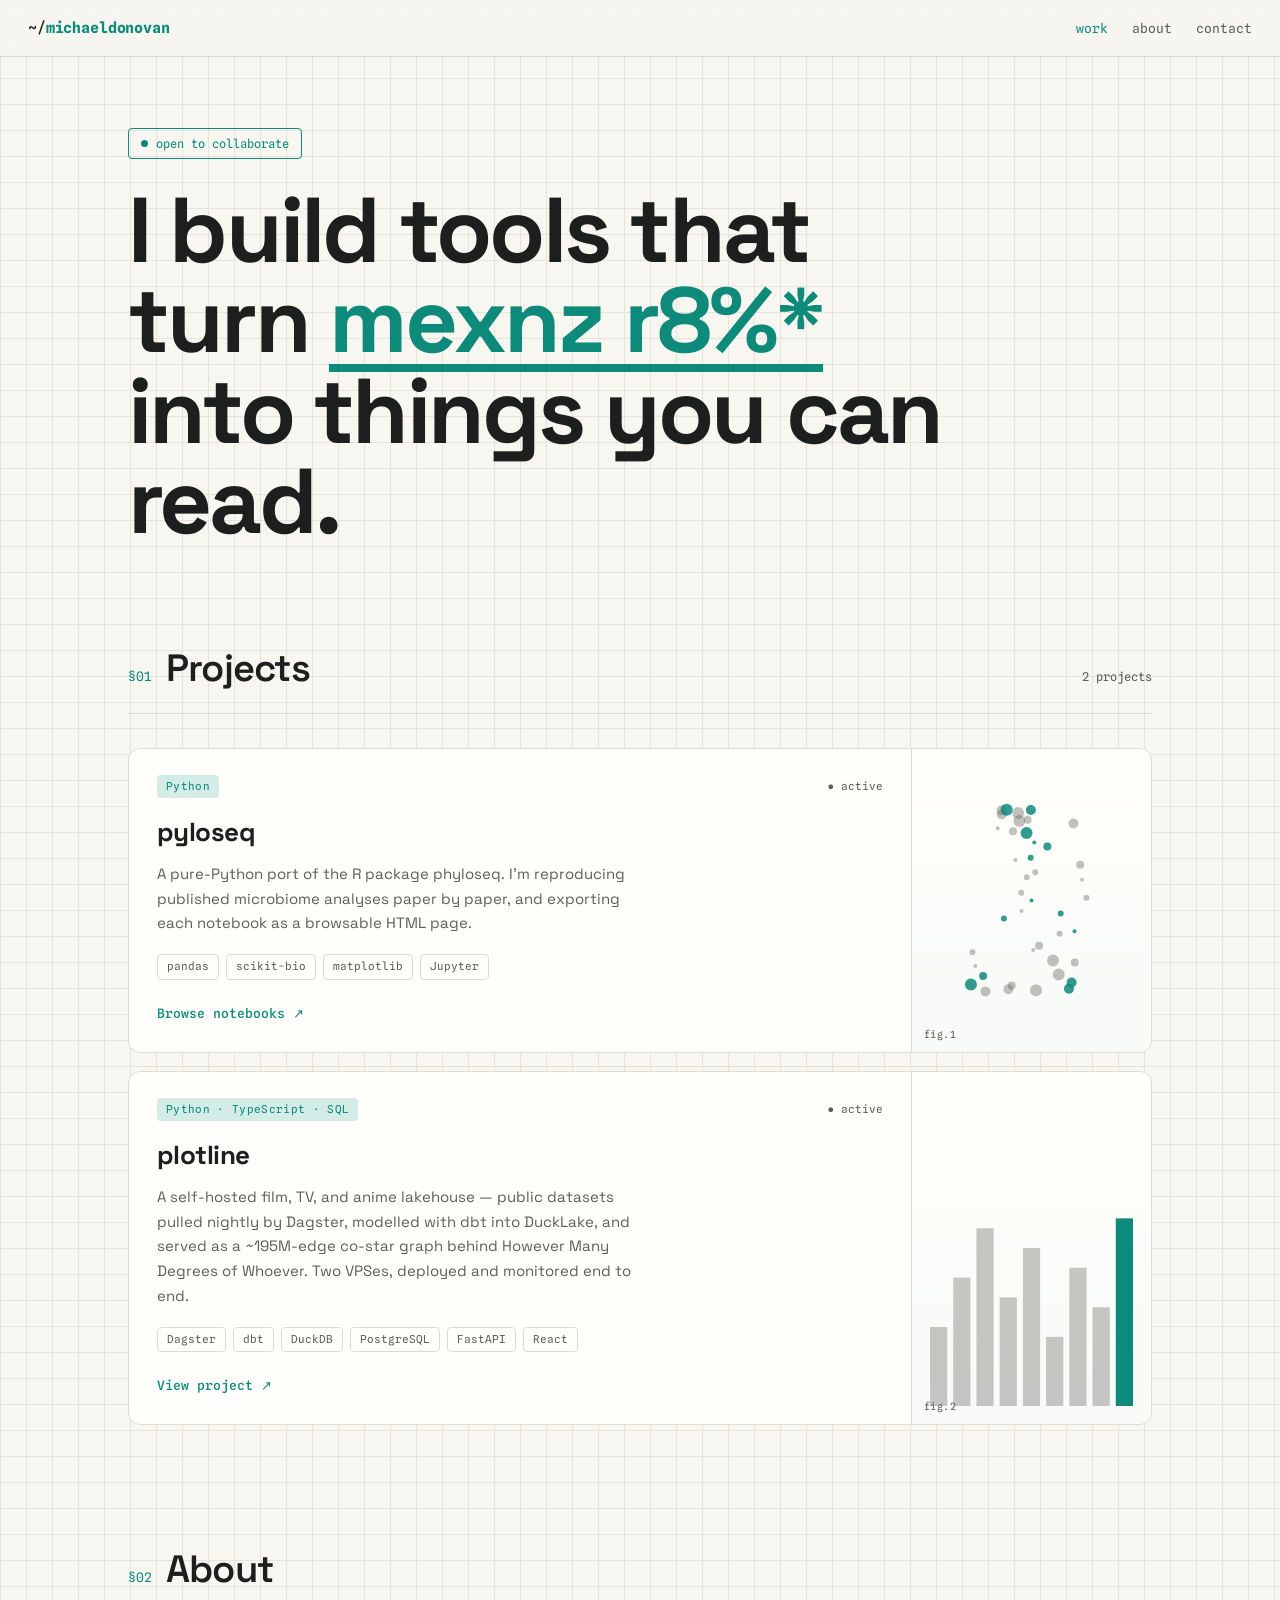
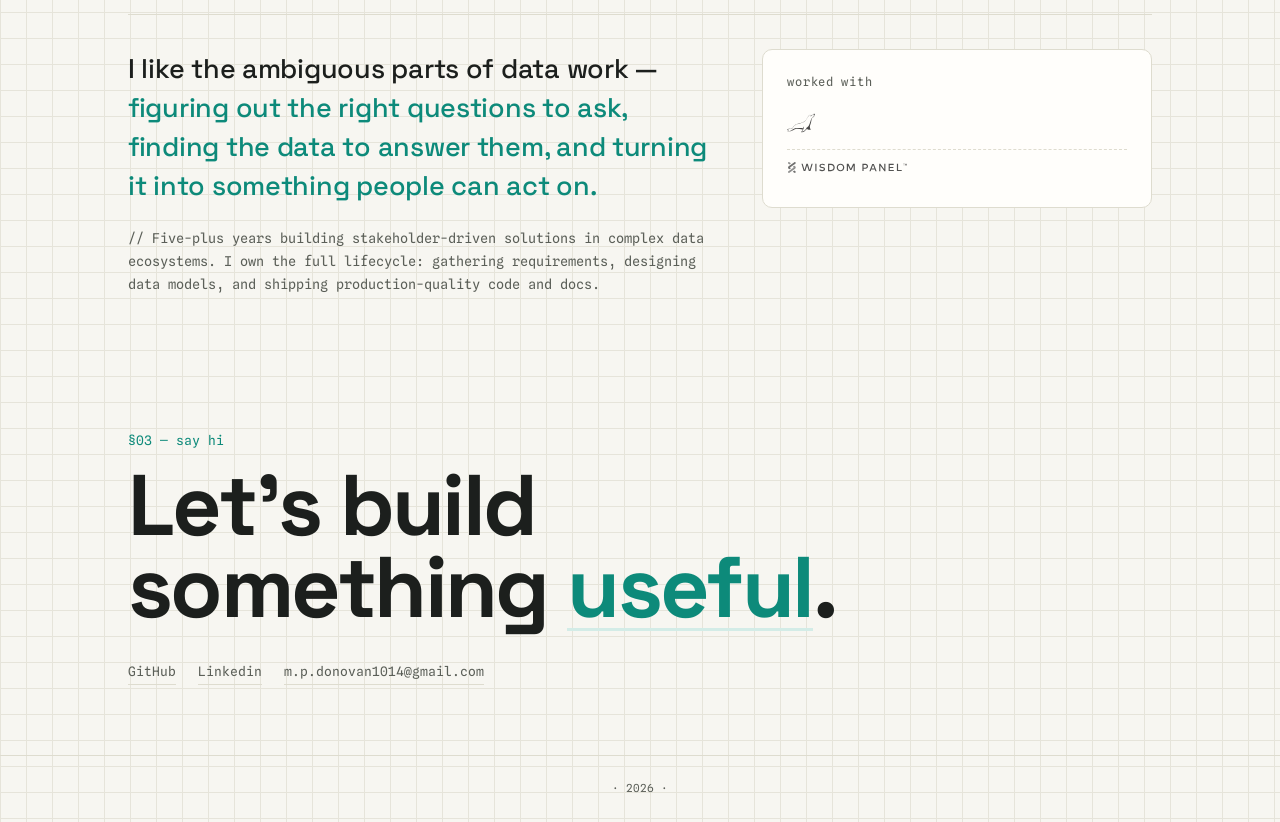
==== commit 02fe18e4: "Polish portfolio: favicon, social meta, de-jQuery, a11y, dark mode - Add SVG favicon + Open Graph/Tw" ====
--- a/index.html
+++ b/index.html
@@ -5,7 +5,24 @@
 <meta name="viewport" content="width=device-width, initial-scale=1.0">
 <title>Michael Donovan — workbench</title>
 <meta name="description" content="Data engineering and scientific computing projects.">
-<script src="https://cdnjs.cloudflare.com/ajax/libs/jquery/3.7.1/jquery.min.js"></script>
+<link rel="canonical" href="https://mpdonovan.com/">
+<link rel="icon" href="assets/favicon.svg" type="image/svg+xml">
+
+<!-- social / link previews -->
+<meta property="og:type" content="website">
+<meta property="og:url" content="https://mpdonovan.com/">
+<meta property="og:title" content="Michael Donovan — workbench">
+<meta property="og:description" content="I build tools that turn messy data into things you can read. Data engineering and scientific computing projects.">
+<meta property="og:image" content="https://mpdonovan.com/assets/og-image.png">
+<meta property="og:image:width" content="1200">
+<meta property="og:image:height" content="630">
+<meta name="twitter:card" content="summary_large_image">
+<meta name="twitter:title" content="Michael Donovan — workbench">
+<meta name="twitter:description" content="I build tools that turn messy data into things you can read.">
+<meta name="twitter:image" content="https://mpdonovan.com/assets/og-image.png">
+
+<link rel="preconnect" href="https://fonts.googleapis.com">
+<link rel="preconnect" href="https://fonts.gstatic.com" crossorigin>
 <link href="https://fonts.googleapis.com/css2?family=Space+Grotesk:wght@400;500;600;700&family=Spline+Sans+Mono:wght@400;500&display=swap" rel="stylesheet">
 <link rel="stylesheet" href="assets/style.css">
 </head>
@@ -65,7 +82,7 @@
 
   <section class="sec contact" id="contact">
     <p class="tick">§03 — say hi</p>
-    <h2>Let's build<br>something <span id="flip-word" style="cursor:pointer">useful</span>.</h2>
+    <h2>Let's build<br>something <button type="button" id="flip-word" aria-label="Cycle adjective">useful</button>.</h2>
     <script>
       (function(){
         var words = ['useful','fun','new','challenging'];
@@ -112,13 +129,13 @@
   },
 ];
 
-$(function(){
-  $('#yr').text(new Date().getFullYear());
-  $('#meta').text(PROJECTS.length+' projects');
+document.addEventListener('DOMContentLoaded',function(){
+  document.getElementById('yr').textContent = new Date().getFullYear();
+  document.getElementById('meta').textContent = PROJECTS.length+' projects';
 
   PROJECTS.forEach((p,i)=>{
     const stack=p.stack.map(s=>`<span>${s}</span>`).join('');
-    $('#projects').append(`
+    document.getElementById('projects').insertAdjacentHTML('beforeend', `
       <a class="proj" href="${p.link}" data-viz="${p.viz}" style="transition-delay:${i*0.07}s">
         <div class="proj-grid">
           <div class="info">
@@ -131,7 +148,7 @@
             <div class="stack">${stack}</div>
             <span class="open">${p.open} <span class="arr">↗</span></span>
           </div>
-          <div class="viz"><canvas></canvas><span class="cap">fig.${i+1}</span></div>
+          <div class="viz"><canvas aria-hidden="true"></canvas><span class="cap">fig.${i+1}</span></div>
         </div>
       </a>`);
   });
@@ -140,7 +157,7 @@
   const io=new IntersectionObserver(es=>es.forEach(e=>{
     if(e.isIntersecting){e.target.classList.add('in');drawViz(e.target);io.unobserve(e.target);}
   }),{threshold:.2});
-  $('.proj').each(function(){io.observe(this)});
+  document.querySelectorAll('.proj').forEach(function(el){io.observe(el)});
 
   function drawViz(el){
     const reduce=window.matchMedia('(prefers-reduced-motion: reduce)').matches;
@@ -149,7 +166,10 @@
     const DPR=Math.min(window.devicePixelRatio||1,2);
     function size(){cv.width=cv.clientWidth*DPR;cv.height=cv.clientHeight*DPR;ctx.setTransform(DPR,0,0,DPR,0,0);}
     size();
-    const W=cv.clientWidth,H=cv.clientHeight,pad=18,accent='#0d8a7a';
+    const W=cv.clientWidth,H=cv.clientHeight,pad=18;
+    const css=getComputedStyle(document.documentElement);
+    const accent=(css.getPropertyValue('--accent')||'#0d8a7a').trim();
+    const faint =(css.getPropertyValue('--mute')  ||'#5b5f58').trim();
     let t=0;
 
     function scatter(progress){
@@ -162,8 +182,8 @@
         const r=2+(i%5);
         if(i/pts>=progress) continue;
         ctx.beginPath();
-        ctx.fillStyle = i%3===0 ? accent : 'rgba(28,31,29,.32)';
-        ctx.globalAlpha = i%3===0 ? .85 : .5;
+        ctx.fillStyle = i%3===0 ? accent : faint;
+        ctx.globalAlpha = i%3===0 ? .85 : .38;
         ctx.arc(cx,cy,r,0,Math.PI*2); ctx.fill();
       }
       ctx.globalAlpha=1;
@@ -175,9 +195,11 @@
       for(let i=0;i<n;i++){
         const h=(H-pad*2)*heights[i]*progress;
         const x=pad+i*(bw+gap), y=H-pad-h;
-        ctx.fillStyle = i===8 ? accent : 'rgba(28,31,29,.22)';
+        ctx.fillStyle = i===8 ? accent : faint;
+        ctx.globalAlpha = i===8 ? 1 : .34;
         ctx.fillRect(x,y,bw,h);
       }
+      ctx.globalAlpha=1;
     }
     function line(progress){
       ctx.clearRect(0,0,W,H);
@@ -193,7 +215,7 @@
     const fn = type==='bars'?bars : type==='line'?line : scatter;
     if(reduce){ fn(1); return; }
     (function anim(){ t+=0.025; const p=Math.min(t,1); fn(p); if(p<1) requestAnimationFrame(anim); })();
-    let rt; $(window).on('resize',()=>{clearTimeout(rt);rt=setTimeout(()=>{size();fn(1);},150);});
+    let rt; window.addEventListener('resize',()=>{clearTimeout(rt);rt=setTimeout(()=>{size();fn(1);},150);});
   }
 });
 </script>
--- a/assets/style.css
+++ b/assets/style.css
@@ -1,18 +1,31 @@
 /* ============================================================
    shared styles — workbench / lab-notebook theme
-   used by:  / (home)  ·  /phyloseq/  ·  /plotline/
+   used by:  / (home)  ·  /pyloseq/  ·  /plotline/
    ============================================================ */
    :root{
     --bg:#f7f6f1;
     --grid:#e6e4da;
     --ink:#1c1f1d;
-    --mute:#6e726b;
+    --mute:#5b5f58;          /* darkened for AA contrast on the gridded bg */
     --accent:#0d8a7a;        /* teal fountain-pen ink */
     --accent-soft:#d3ece7;
     --paper:#fffefb;
     --line:#dedccf;
-    --disp:"Space Grotesk",sans-serif;
-    --mono:"Spline Sans Mono",monospace;
+    --disp:"Space Grotesk",ui-sans-serif,system-ui,-apple-system,"Segoe UI",Roboto,Helvetica,Arial,sans-serif;
+    --mono:"Spline Sans Mono",ui-monospace,SFMono-Regular,Menlo,Consolas,"Liberation Mono",monospace;
+  }
+  /* ---- dark theme: same ink-on-paper system, inverted ---- */
+  @media(prefers-color-scheme:dark){
+    :root{
+      --bg:#14150f;
+      --grid:#20221b;
+      --ink:#e9e8df;
+      --mute:#9aa093;
+      --accent:#37b9a6;      /* brighter teal so it reads on dark paper */
+      --accent-soft:#123029;
+      --paper:#1b1d16;
+      --line:#2b2e25;
+    }
   }
   *{margin:0;padding:0;box-sizing:border-box}
   html{scroll-behavior:smooth}
@@ -262,7 +275,12 @@
   .contact h2{font-family:var(--disp);font-weight:700;font-size:clamp(38px,8vw,86px);
     letter-spacing:-.03em;line-height:.95;margin-bottom:30px}
   .contact h2 a,.contact h2 #flip-word{color:var(--accent);border-bottom:3px solid var(--accent-soft);transition:border-color .25s;user-select:none}
+  /* #flip-word is a <button> for keyboard access — strip the native chrome so
+     it renders as inline emphasised text within the heading */
+  .contact h2 #flip-word{background:none;border-top:0;border-left:0;border-right:0;
+    padding:0;margin:0;font:inherit;letter-spacing:inherit;vertical-align:baseline;cursor:pointer}
   .contact h2 a:hover,.contact h2 #flip-word:hover{border-color:var(--accent)}
+  .contact h2 #flip-word:focus-visible{outline:2px dashed var(--accent);outline-offset:4px}
   .contact .row{display:flex;gap:22px;flex-wrap:wrap;font-family:var(--mono);font-size:13px}
   .contact .row a{color:var(--mute);border-bottom:1px solid var(--line);padding-bottom:2px;transition:.25s}
   .contact .row a:hover{color:var(--accent);border-color:var(--accent)}
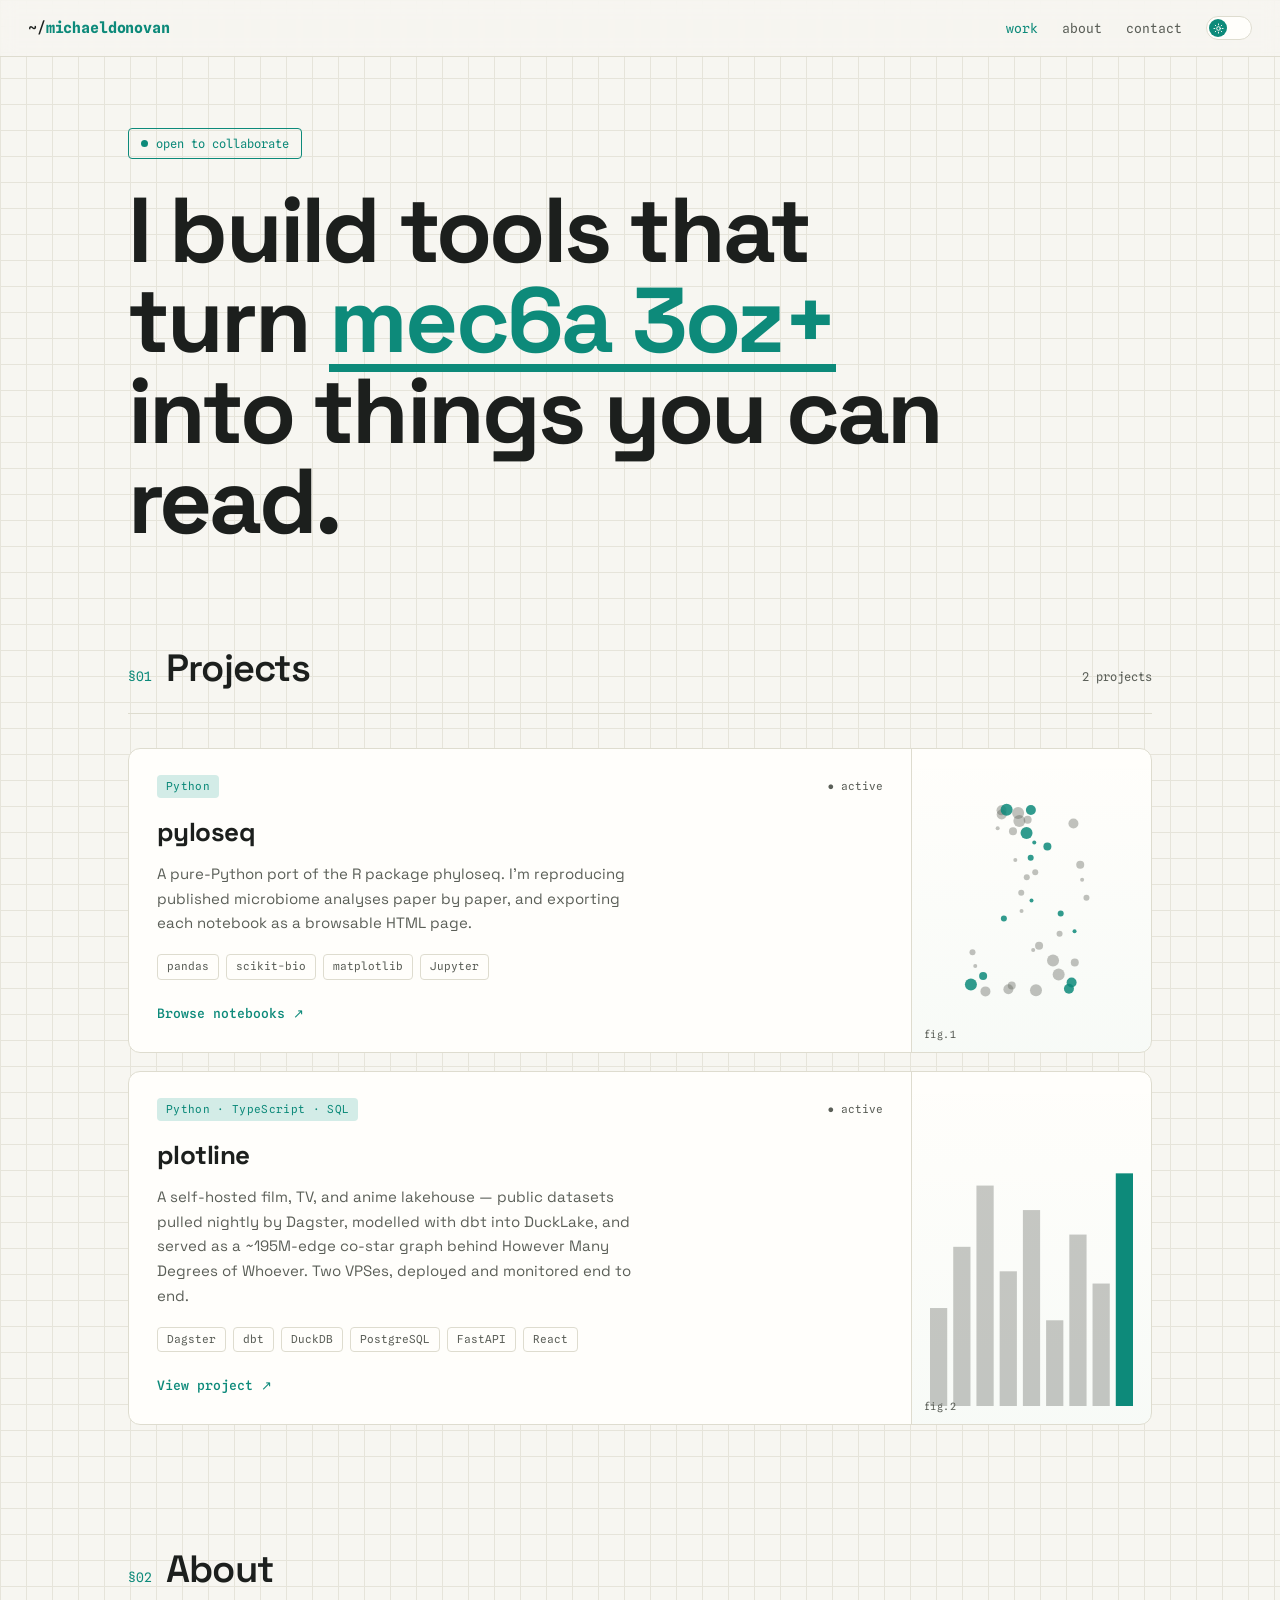
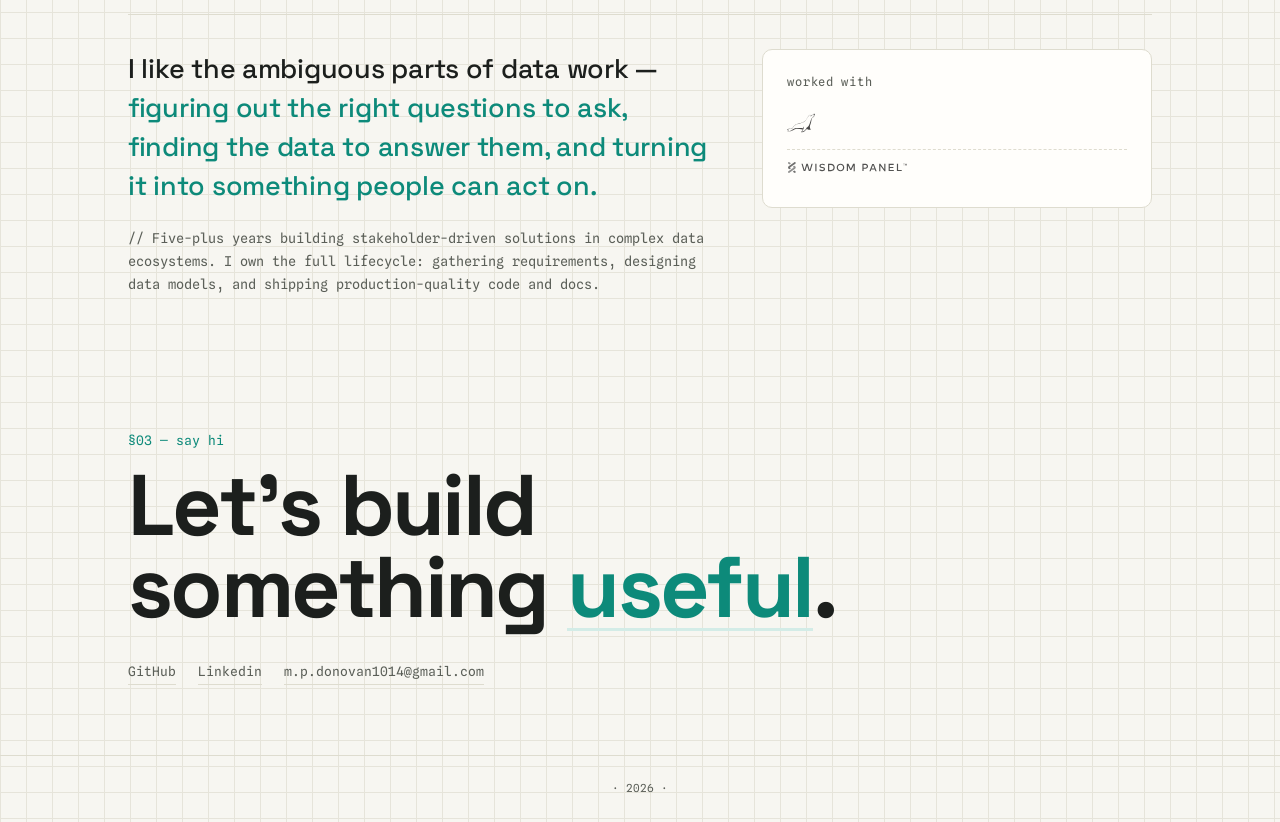
==== commit 0d27e811: "Add manual dark mode toggle switch to nav Adds a switch control in the nav that lets visitors overri" ====
--- a/index.html
+++ b/index.html
@@ -25,6 +25,15 @@
 <link rel="preconnect" href="https://fonts.gstatic.com" crossorigin>
 <link href="https://fonts.googleapis.com/css2?family=Space+Grotesk:wght@400;500;600;700&family=Spline+Sans+Mono:wght@400;500&display=swap" rel="stylesheet">
 <link rel="stylesheet" href="assets/style.css">
+<script>
+  /* apply the saved theme before first paint so there's no light/dark flash */
+  (function(){
+    try{
+      var t=localStorage.getItem('theme');
+      if(t==='dark'||t==='light') document.documentElement.setAttribute('data-theme',t);
+    }catch(e){}
+  })();
+</script>
 </head>
 <body>
 
@@ -34,8 +43,39 @@
     <a href="#work" class="here">work</a>
     <a href="#about">about</a>
     <a href="#contact">contact</a>
+    <button type="button" class="theme-toggle" id="theme-toggle" role="switch" aria-label="Toggle dark mode">
+      <span class="knob" aria-hidden="true">
+        <svg class="sun" viewBox="0 0 24 24"><circle cx="12" cy="12" r="4"/><path d="M12 2v2M12 20v2M4.9 4.9l1.4 1.4M17.7 17.7l1.4 1.4M2 12h2M20 12h2M4.9 19.1l1.4-1.4M17.7 6.3l1.4-1.4"/></svg>
+        <svg class="moon" viewBox="0 0 24 24"><path d="M21 12.8A9 9 0 1 1 11.2 3a7 7 0 0 0 9.8 9.8z"/></svg>
+      </span>
+    </button>
   </div>
 </nav>
+<script>
+  /* theme toggle: flip data-theme, remember it, keep aria-checked in sync */
+  (function(){
+    var btn=document.getElementById('theme-toggle');
+    if(!btn) return;
+    var root=document.documentElement;
+    var mq=window.matchMedia('(prefers-color-scheme: dark)');
+    function isDark(){
+      var t=root.getAttribute('data-theme');
+      if(t==='dark') return true;
+      if(t==='light') return false;
+      return mq.matches;
+    }
+    function sync(){ btn.setAttribute('aria-checked', isDark()?'true':'false'); }
+    sync();
+    btn.addEventListener('click',function(){
+      var next=isDark()?'light':'dark';
+      root.setAttribute('data-theme',next);
+      try{localStorage.setItem('theme',next);}catch(e){}
+      sync();
+    });
+    /* no explicit choice yet? track OS changes so the switch stays honest */
+    mq.addEventListener('change',function(){ if(!root.getAttribute('data-theme')) sync(); });
+  })();
+</script>
 <script>
   /* logo returns you to the very top without leaving a #top in the URL */
   document.getElementById('home-link').addEventListener('click',function(e){
--- a/assets/style.css
+++ b/assets/style.css
@@ -11,20 +11,37 @@
     --accent-soft:#d3ece7;
     --paper:#fffefb;
     --line:#dedccf;
+    --nav-bg:rgba(247,246,241,.82);   /* frosted nav backing, matched to --bg */
     --disp:"Space Grotesk",ui-sans-serif,system-ui,-apple-system,"Segoe UI",Roboto,Helvetica,Arial,sans-serif;
     --mono:"Spline Sans Mono",ui-monospace,SFMono-Regular,Menlo,Consolas,"Liberation Mono",monospace;
   }
-  /* ---- dark theme: same ink-on-paper system, inverted ---- */
+  /* ---- dark theme: same ink-on-paper system, inverted ----
+     the palette lives in one custom-property set applied two ways:
+       · [data-theme="dark"]           — user flipped the switch to dark
+       · system dark + not forced light — no explicit choice, follow the OS
+     an explicit [data-theme="light"] therefore always wins over the OS. */
+  :root[data-theme="dark"]{
+    --bg:#14150f;
+    --grid:#20221b;
+    --ink:#e9e8df;
+    --mute:#9aa093;
+    --accent:#37b9a6;      /* brighter teal so it reads on dark paper */
+    --accent-soft:#123029;
+    --paper:#1b1d16;
+    --line:#2b2e25;
+    --nav-bg:rgba(20,21,15,.82);
+  }
   @media(prefers-color-scheme:dark){
-    :root{
+    :root:not([data-theme="light"]){
       --bg:#14150f;
       --grid:#20221b;
       --ink:#e9e8df;
       --mute:#9aa093;
-      --accent:#37b9a6;      /* brighter teal so it reads on dark paper */
+      --accent:#37b9a6;
       --accent-soft:#123029;
       --paper:#1b1d16;
       --line:#2b2e25;
+      --nav-bg:rgba(20,21,15,.82);
     }
   }
   *{margin:0;padding:0;box-sizing:border-box}
@@ -43,7 +60,7 @@
   /* ---- nav ---- */
   nav.top{position:fixed;top:0;left:0;right:0;z-index:60;display:flex;
     justify-content:space-between;align-items:center;padding:16px 28px;
-    background:rgba(247,246,241,.82);backdrop-filter:blur(8px);border-bottom:1px solid var(--line)}
+    background:var(--nav-bg);backdrop-filter:blur(8px);border-bottom:1px solid var(--line)}
   nav.top .logo{font-family:var(--mono);font-weight:500;font-size:15px;letter-spacing:-.01em}
   nav.top .logo b{color:var(--accent)}
   nav.top .logo a{cursor:pointer}
@@ -52,6 +69,33 @@
   nav.top .links a:hover{color:var(--ink)}
   nav.top .links a.here{color:var(--accent)}
   @media(max-width:600px){nav.top .links a{margin-left:14px;font-size:12px}}
+
+  /* ---- theme toggle switch ---- */
+  .theme-toggle{margin-left:24px;position:relative;flex:none;width:46px;height:24px;
+    padding:0;border:1px solid var(--line);border-radius:999px;background:var(--paper);
+    cursor:pointer;-webkit-tap-highlight-color:transparent;
+    transition:border-color .25s,background .25s}
+  .theme-toggle:hover{border-color:var(--accent)}
+  .theme-toggle:focus-visible{outline:2px solid var(--accent);outline-offset:2px}
+  /* the sliding knob; sun on light, slides right + moon on dark */
+  .theme-toggle .knob{position:absolute;top:50%;left:2px;transform:translateY(-50%);
+    width:18px;height:18px;border-radius:50%;background:var(--accent);
+    display:flex;align-items:center;justify-content:center;
+    transition:left .25s ease,background .25s}
+  .theme-toggle .knob svg{width:11px;height:11px;fill:none;stroke:var(--paper);
+    stroke-width:2;stroke-linecap:round;stroke-linejoin:round}
+  /* icon swap: show sun by default, moon when the page is in dark mode */
+  .theme-toggle .knob .moon{display:none}
+  :root[data-theme="dark"] .theme-toggle .knob{left:24px}
+  :root[data-theme="dark"] .theme-toggle .knob .sun{display:none}
+  :root[data-theme="dark"] .theme-toggle .knob .moon{display:block}
+  @media(prefers-color-scheme:dark){
+    :root:not([data-theme="light"]) .theme-toggle .knob{left:24px}
+    :root:not([data-theme="light"]) .theme-toggle .knob .sun{display:none}
+    :root:not([data-theme="light"]) .theme-toggle .knob .moon{display:block}
+  }
+  @media(prefers-reduced-motion:reduce){.theme-toggle,.theme-toggle .knob{transition:none}}
+  @media(max-width:600px){.theme-toggle{margin-left:14px}}
   
   /* ---- hero ---- */
   .hero{min-height:66vh;display:flex;flex-direction:column;justify-content:center;padding-top:80px}
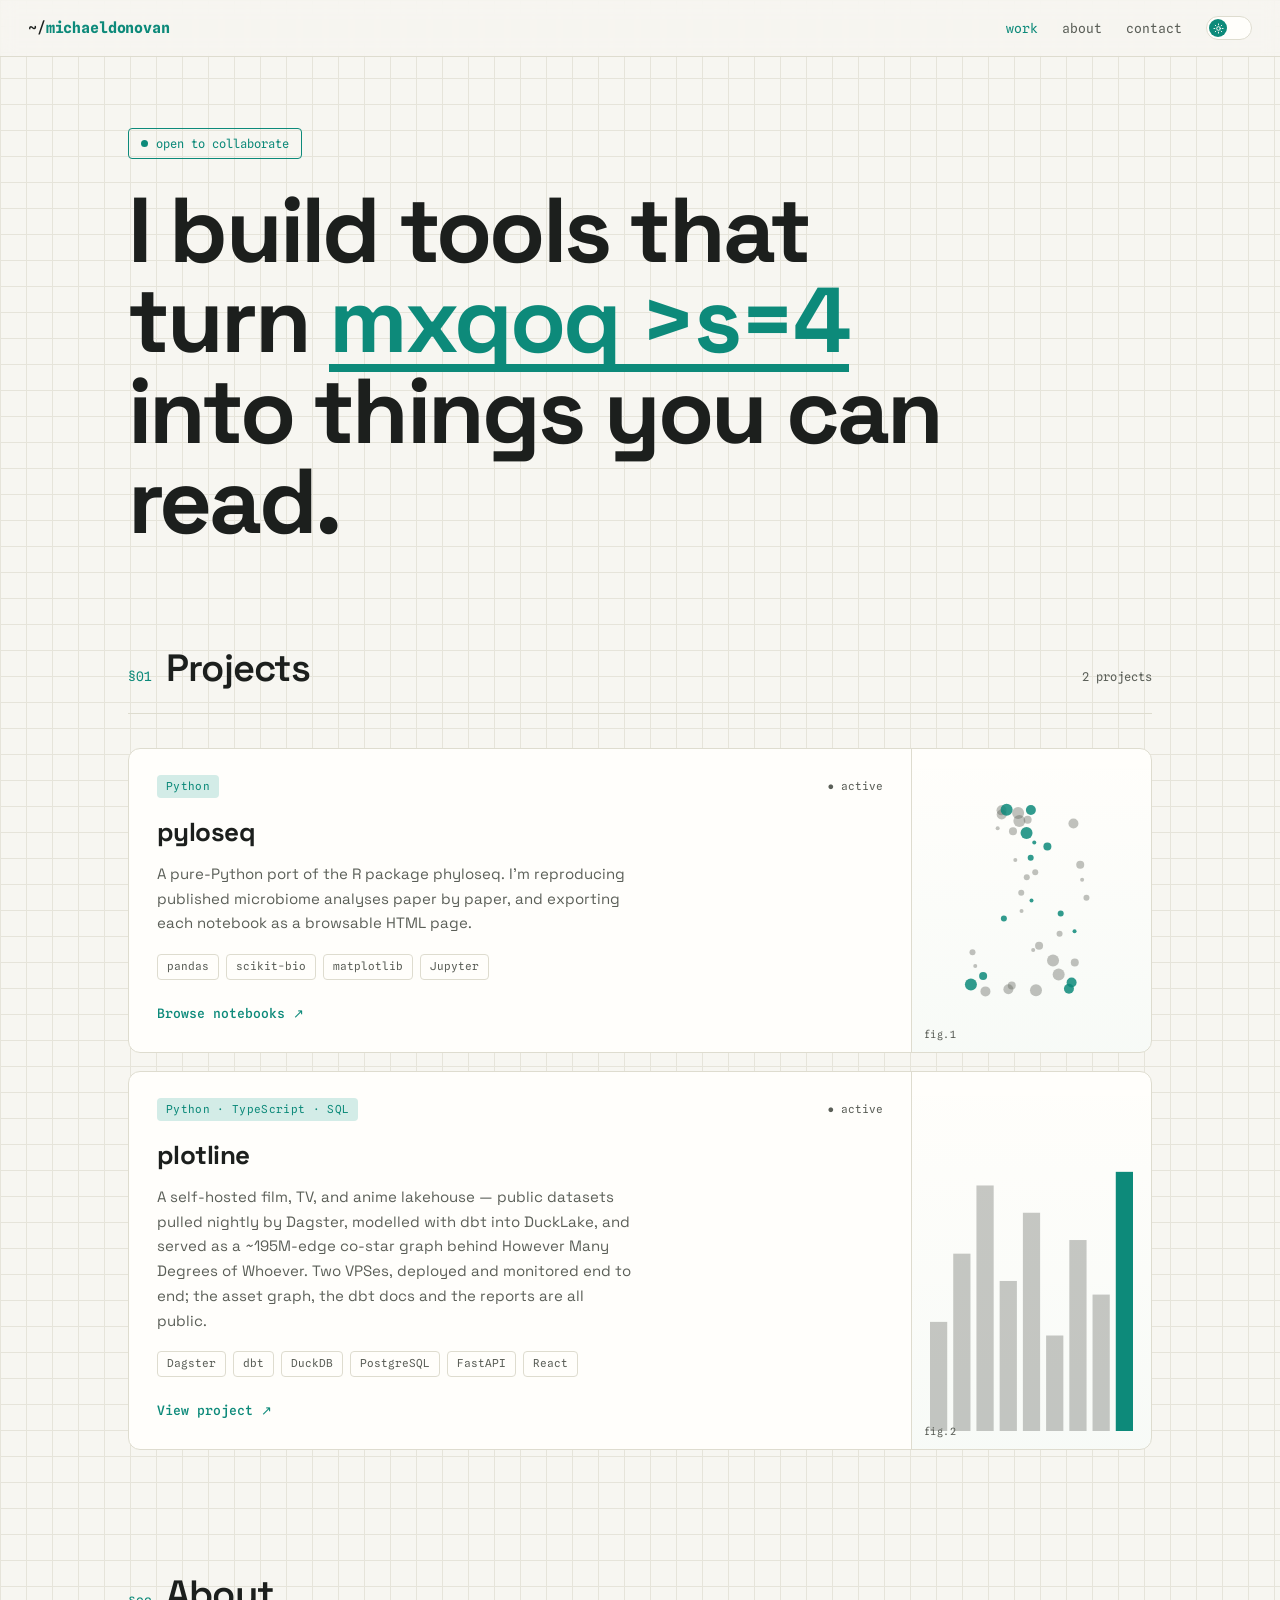
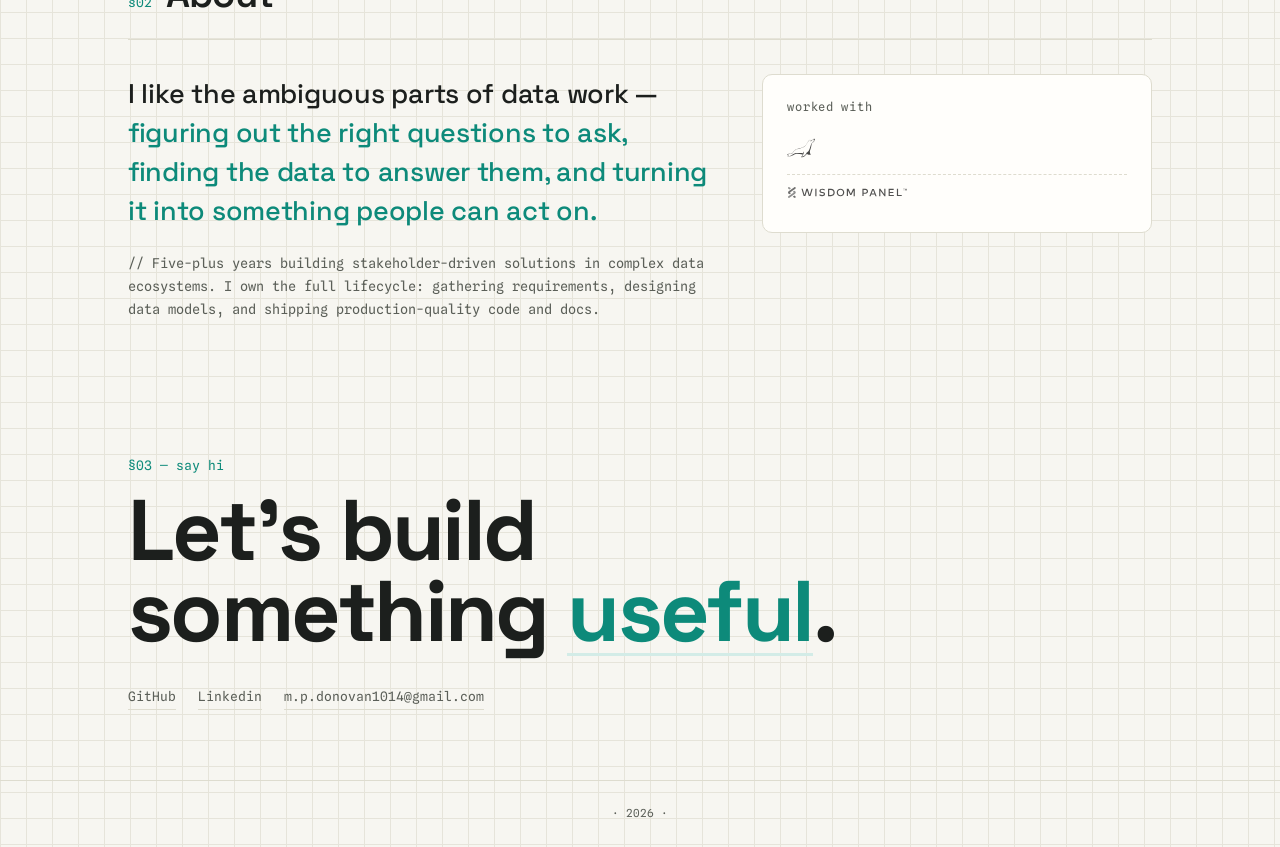
==== commit e3509b53: "plotline: document the system, not the vendor list The page carried fifty-nine chips and every one w" ====
--- a/index.html
+++ b/index.html
@@ -161,7 +161,7 @@
     title:"plotline",
     lang:"Python · TypeScript · SQL",
     status:"active",
-    desc:"A self-hosted film, TV, and anime lakehouse — public datasets pulled nightly by Dagster, modelled with dbt into DuckLake, and served as a ~195M-edge co-star graph behind However Many Degrees of Whoever. Two VPSes, deployed and monitored end to end.",
+    desc:"A self-hosted film, TV, and anime lakehouse — public datasets pulled nightly by Dagster, modelled with dbt into DuckLake, and served as a ~195M-edge co-star graph behind However Many Degrees of Whoever. Two VPSes, deployed and monitored end to end; the asset graph, the dbt docs and the reports are all public.",
     stack:["Dagster","dbt","DuckDB","PostgreSQL","FastAPI","React"],
     link:"plotline/index.html",
     open:"View project",
--- a/assets/style.css
+++ b/assets/style.css
@@ -9,6 +9,8 @@
     --mute:#5b5f58;          /* darkened for AA contrast on the gridded bg */
     --accent:#0d8a7a;        /* teal fountain-pen ink */
     --accent-soft:#d3ece7;
+    --warn:#a2611a;          /* ochre — the second ink, for what things cost */
+    --warn-soft:#f2e4d0;
     --paper:#fffefb;
     --line:#dedccf;
     --nav-bg:rgba(247,246,241,.82);   /* frosted nav backing, matched to --bg */
@@ -27,6 +29,8 @@
     --mute:#9aa093;
     --accent:#37b9a6;      /* brighter teal so it reads on dark paper */
     --accent-soft:#123029;
+    --warn:#d2984e;
+    --warn-soft:#33251230;
     --paper:#1b1d16;
     --line:#2b2e25;
     --nav-bg:rgba(20,21,15,.82);
@@ -39,6 +43,8 @@
       --mute:#9aa093;
       --accent:#37b9a6;
       --accent-soft:#123029;
+      --warn:#d2984e;
+      --warn-soft:#33251230;
       --paper:#1b1d16;
       --line:#2b2e25;
       --nav-bg:rgba(20,21,15,.82);
@@ -205,6 +211,9 @@
   .lane .role{display:block;font-family:var(--mono);font-size:11px;color:var(--mute);
     text-transform:none;letter-spacing:0;line-height:1.45;margin-top:5px}
   .lane .nodes{display:flex;gap:8px;flex-wrap:wrap}
+  /* the note popover is inserted beside the chip that opened it, so it needs
+     a positioned ancestor to be placed against. both diagrams, hence both. */
+  .diagram .nodes,.topo .nodes{position:relative}
   /* cross-cutting band: wraps the stack rather than sitting under it */
   .lane.cross{border-style:dashed;background:transparent;margin-top:26px}
   .lane.cross:hover{box-shadow:none}
@@ -216,6 +225,9 @@
   .node .lg{width:14px;height:14px;flex:none;fill:currentColor;opacity:.8;transition:opacity .2s}
   .node:hover{color:var(--brand,var(--accent));border-color:currentColor;background:var(--paper)}
   .node:hover .lg{opacity:1}
+  /* a chip standing in for the ones not drawn: reads as a count, not a table */
+  .node.dim{border-style:dashed;opacity:.75}
+
   /* chips that link somewhere get a small out-arrow */
   a.node::after{content:"↗";font-size:9px;opacity:.5;margin-left:-1px;transition:transform .2s,opacity .2s}
   a.node:hover::after{opacity:1;transform:translate(2px,-2px)}
@@ -227,6 +239,17 @@
   .node.open{color:var(--brand,var(--accent));border-color:currentColor;background:var(--paper)}
   .node.open .lg{opacity:1}
   .node.has-note:focus-visible{outline:2px solid var(--accent);outline-offset:2px}
+
+  /* two marks, so a diagram can be read twice. the teal pip means there is
+     something running at the other end of this chip; the ochre asterisk means
+     it cost something to get there. both are ::after on the chip, so a chip
+     carrying both shows the pip and the note carries the rest. */
+  .node.has-live::after{content:"";width:5px;height:5px;border-radius:50%;
+    background:var(--accent);flex:none;margin-left:1px;opacity:.75;transition:opacity .2s,transform .2s}
+  .node.has-live:hover::after,.node.has-live.open::after{opacity:1;transform:scale(1.25)}
+  .node.has-scar:not(.has-live)::after{content:"\2732";font-size:8px;line-height:1;
+    color:var(--warn);margin-left:1px;opacity:.85}
+
   .node-note{position:absolute;z-index:70;width:min(300px,calc(100vw - 24px));
     background:var(--paper);border:1px solid var(--line);border-left:3px solid var(--accent);
     border-radius:8px;padding:12px 14px;box-shadow:0 14px 32px -20px rgba(13,138,122,.55);
@@ -235,6 +258,33 @@
     letter-spacing:.06em;text-transform:uppercase;margin-bottom:5px}
   .node-note p{font-family:var(--mono);font-size:12px;color:var(--mute);line-height:1.6}
   @keyframes note-in{from{opacity:0;transform:translateY(4px)}}
+
+  /* a note with a scar switches ink: ochre rule, ochre title, and the scar
+     paragraph set off by a rule of its own so the two halves stay separable
+     at a glance — what it is, then what it cost. */
+  .node-note.scarred{border-left-color:var(--warn)}
+  .node-note.scarred b{color:var(--warn)}
+  .node-note .scar{margin-top:9px;padding-top:9px;border-top:1px dashed var(--line);
+    color:var(--ink);opacity:.86}
+  .node-note .scar::before{content:"\2732  ";color:var(--warn)}
+
+  .node-note .note-links{display:flex;flex-wrap:wrap;gap:6px 14px;margin-top:11px;
+    padding-top:9px;border-top:1px dashed var(--line)}
+  .node-note .note-links a{font-family:var(--mono);font-size:11px;color:var(--mute);
+    border-bottom:1px solid var(--line);transition:color .2s,border-color .2s}
+  .node-note .note-links a::after{content:" \2197";font-size:9px}
+  .node-note .note-links a:hover{color:var(--accent);border-color:var(--accent)}
+  .node-note .note-links a.live{color:var(--accent);border-color:var(--accent-soft)}
+  .node-note .note-links a.live:hover{border-color:var(--accent)}
+
+  /* legend under a diagram head — the chips are only obviously clickable once
+     somebody says so. mirrors the marks above rather than describing them. */
+  .legend{display:flex;flex-wrap:wrap;gap:6px 18px;margin:-18px 0 20px;
+    font-family:var(--mono);font-size:11.5px;color:var(--mute);line-height:1.5}
+  .legend i{font-style:normal;display:inline-flex;align-items:center;gap:6px}
+  .legend .pip{width:5px;height:5px;border-radius:50%;background:var(--accent);flex:none}
+  .legend .ast{color:var(--warn)}
+  .legend .dot{border-bottom:1px dotted var(--mute);padding-bottom:1px}
 
   /* connector between lanes */
   .flow{height:22px;position:relative}
@@ -367,4 +417,103 @@
   }
   ul.logos li:has(img){padding:12px 0}
   ul.logos li:has(img)::before{display:none}
-  ul.logos li:hover img{filter:none;opacity:1}+  ul.logos li:hover img{filter:none;opacity:1}
+  /* ---- figure strip (project sub-pages) ----
+     the numbers hang off a rule like marks off a ruler, rather than sitting in
+     boxes: this is a lab notebook, not a KPI dashboard. values come from
+     stats.json so nothing here can quietly stop being true. */
+  .strip{display:flex;flex-wrap:wrap;border-top:1px solid var(--line);margin-top:38px}
+  .strip .fig{flex:1 1 132px;padding:15px 16px 2px;position:relative}
+  .strip .fig::before{content:"";position:absolute;top:0;left:16px;width:1px;height:9px;
+    background:var(--accent);opacity:.55}
+  .strip .fig b{display:block;font-family:var(--disp);font-weight:700;line-height:1;
+    font-size:clamp(21px,3.2vw,29px);letter-spacing:-.02em;white-space:nowrap}
+  /* the ~ / + is a qualifier, not a digit: smaller, lifted, and never the
+     thing that wraps a figure onto two lines. */
+  .strip .fig b .q{font-size:.6em;font-weight:500;color:var(--mute);vertical-align:.32em}
+  /* direct child only — the qualifier span lives inside the <b> and must stay
+     inline, or the ~ drops onto a line of its own. */
+  .strip .fig>span{display:block;font-family:var(--mono);font-size:11px;color:var(--mute);
+    margin-top:7px;line-height:1.4}
+  .strip-prov{font-family:var(--mono);font-size:11px;color:var(--mute);margin-top:14px;line-height:1.6}
+  .strip-prov code{color:var(--accent)}
+  @media(max-width:600px){.strip .fig{flex:1 1 44%}}
+
+  /* ---- the day (schedule ruler) ----
+     every row is one scheduled thing, its mark placed at the hour it fires on
+     a 0–24 UTC track. read down the column and the marks march across the day;
+     that is the only picture on the page that says "this runs without me". */
+  .clock{background:var(--paper);border:1px solid var(--line);border-radius:10px;
+    padding:18px 22px 8px;opacity:0;transform:translateY(16px);
+    transition:opacity .3s,transform .3s,border-color .25s,box-shadow .25s}
+  .clock.in{opacity:1;transform:none}
+  .clock:hover{border-color:var(--accent);box-shadow:0 14px 32px -24px rgba(13,138,122,.5)}
+  .clock .hours{position:relative;height:15px;margin-bottom:6px}
+  .clock .hours i{position:absolute;top:0;left:calc(var(--at) / 24 * 100%);
+    transform:translateX(-50%);font-family:var(--mono);font-style:normal;
+    font-size:10px;color:var(--mute);letter-spacing:.04em}
+  /* the two ends would otherwise hang half outside the card */
+  .clock .hours i:first-child{transform:none}
+  .clock .hours i:last-child{transform:translateX(-100%)}
+  .clock ol{list-style:none;margin:0;padding:0}
+  .clock li{padding:11px 0 12px;border-top:1px dashed var(--line)}
+  .clock .bar{position:relative;height:11px}
+  .clock .bar::before{content:"";position:absolute;left:0;right:0;top:50%;height:1px;
+    background:var(--line)}
+  .clock .mark{position:absolute;top:50%;left:calc(var(--at) / 24 * 100%);
+    transform:translate(-50%,-50%);width:8px;height:8px;border-radius:50%;
+    background:var(--accent);box-shadow:0 0 0 3px var(--paper),0 0 0 4px var(--accent-soft)}
+  /* things that are not a moment in the day: a band for the ones always
+     running, a hollow mark for the one that only ever runs when I say so. */
+  .clock .mark.band{left:0;width:100%;height:3px;border-radius:2px;transform:translateY(-50%);
+    background:linear-gradient(90deg,var(--accent-soft),var(--accent),var(--accent-soft));
+    box-shadow:none}
+  /* not at any hour: no mark at all. a dot at left:0 would read as "runs at
+     midnight", and a dashed line competes with the row rules — an empty track
+     against the rows that do carry a mark says it by itself. */
+  .clock .mark.manual{display:none}
+  .clock .row{display:flex;align-items:baseline;flex-wrap:wrap;gap:4px 12px;margin-top:9px}
+  .clock .when{font-family:var(--mono);font-size:12px;color:var(--accent);min-width:82px}
+  .clock .when.off{color:var(--mute)}
+  .clock .row b{font-family:var(--mono);font-weight:500;font-size:12.5px;color:var(--ink)}
+  .clock .row em{font-style:normal;font-family:var(--mono);font-size:11.5px;color:var(--mute);
+    line-height:1.5;flex:1 1 240px}
+  @media(max-width:600px){.clock{padding:16px 16px 6px}.clock .when{min-width:0}}
+
+  /* ---- live degrees demo ----
+     the page's one interactive claim. it calls the same public API the app
+     does, and falls back to a pre-rendered chain when that API is asleep —
+     which it is designed to be whenever the graph is mid-rebuild. */
+  .demo{background:var(--paper);border:1px solid var(--line);border-radius:10px;padding:20px 22px}
+  .demo .pair{display:grid;grid-template-columns:1fr auto 1fr auto;gap:10px;align-items:center}
+  @media(max-width:680px){.demo .pair{grid-template-columns:1fr;gap:8px}}
+  .demo input{font-family:var(--mono);font-size:13px;color:var(--ink);background:var(--bg);
+    border:1px solid var(--line);border-radius:6px;padding:9px 12px;width:100%;
+    transition:border-color .2s}
+  .demo input:focus{outline:none;border-color:var(--accent)}
+  .demo .joiner{font-family:var(--mono);font-size:11px;color:var(--mute)}
+  @media(max-width:680px){.demo .joiner{display:none}}
+  .demo button{font-family:var(--mono);font-size:12px;color:var(--paper);background:var(--accent);
+    border:1px solid var(--accent);border-radius:6px;padding:10px 18px;cursor:pointer;
+    transition:opacity .2s}
+  .demo button:hover{opacity:.88}
+  .demo button:disabled{opacity:.5;cursor:default}
+  .demo button:focus-visible{outline:2px solid var(--accent);outline-offset:2px}
+  .demo .out{margin-top:18px;min-height:22px}
+  .demo .chain{display:flex;flex-wrap:wrap;align-items:center;gap:7px}
+  .demo .who{display:inline-flex;align-items:center;font-family:var(--mono);font-size:12px;
+    color:var(--ink);border:1px solid var(--line);background:var(--bg);
+    padding:5px 11px;border-radius:4px}
+  .demo .via{font-family:var(--mono);font-size:11px;color:var(--mute);
+    display:inline-flex;align-items:center;gap:6px;max-width:100%}
+  .demo .via::before{content:"\2500\2500";color:var(--line);letter-spacing:-1px}
+  .demo .via::after{content:"\25B6";font-size:7px;color:var(--accent)}
+  .demo .status{font-family:var(--mono);font-size:11.5px;color:var(--mute);
+    margin-top:12px;line-height:1.6}
+  .demo .status.stale{color:var(--warn)}
+
+  /* the reveal/motion rules above list every card type by name; the two new
+     ones join them rather than being animated by accident. */
+  @media(prefers-reduced-motion:reduce){
+    .clock{opacity:1!important;transform:none!important}
+  }
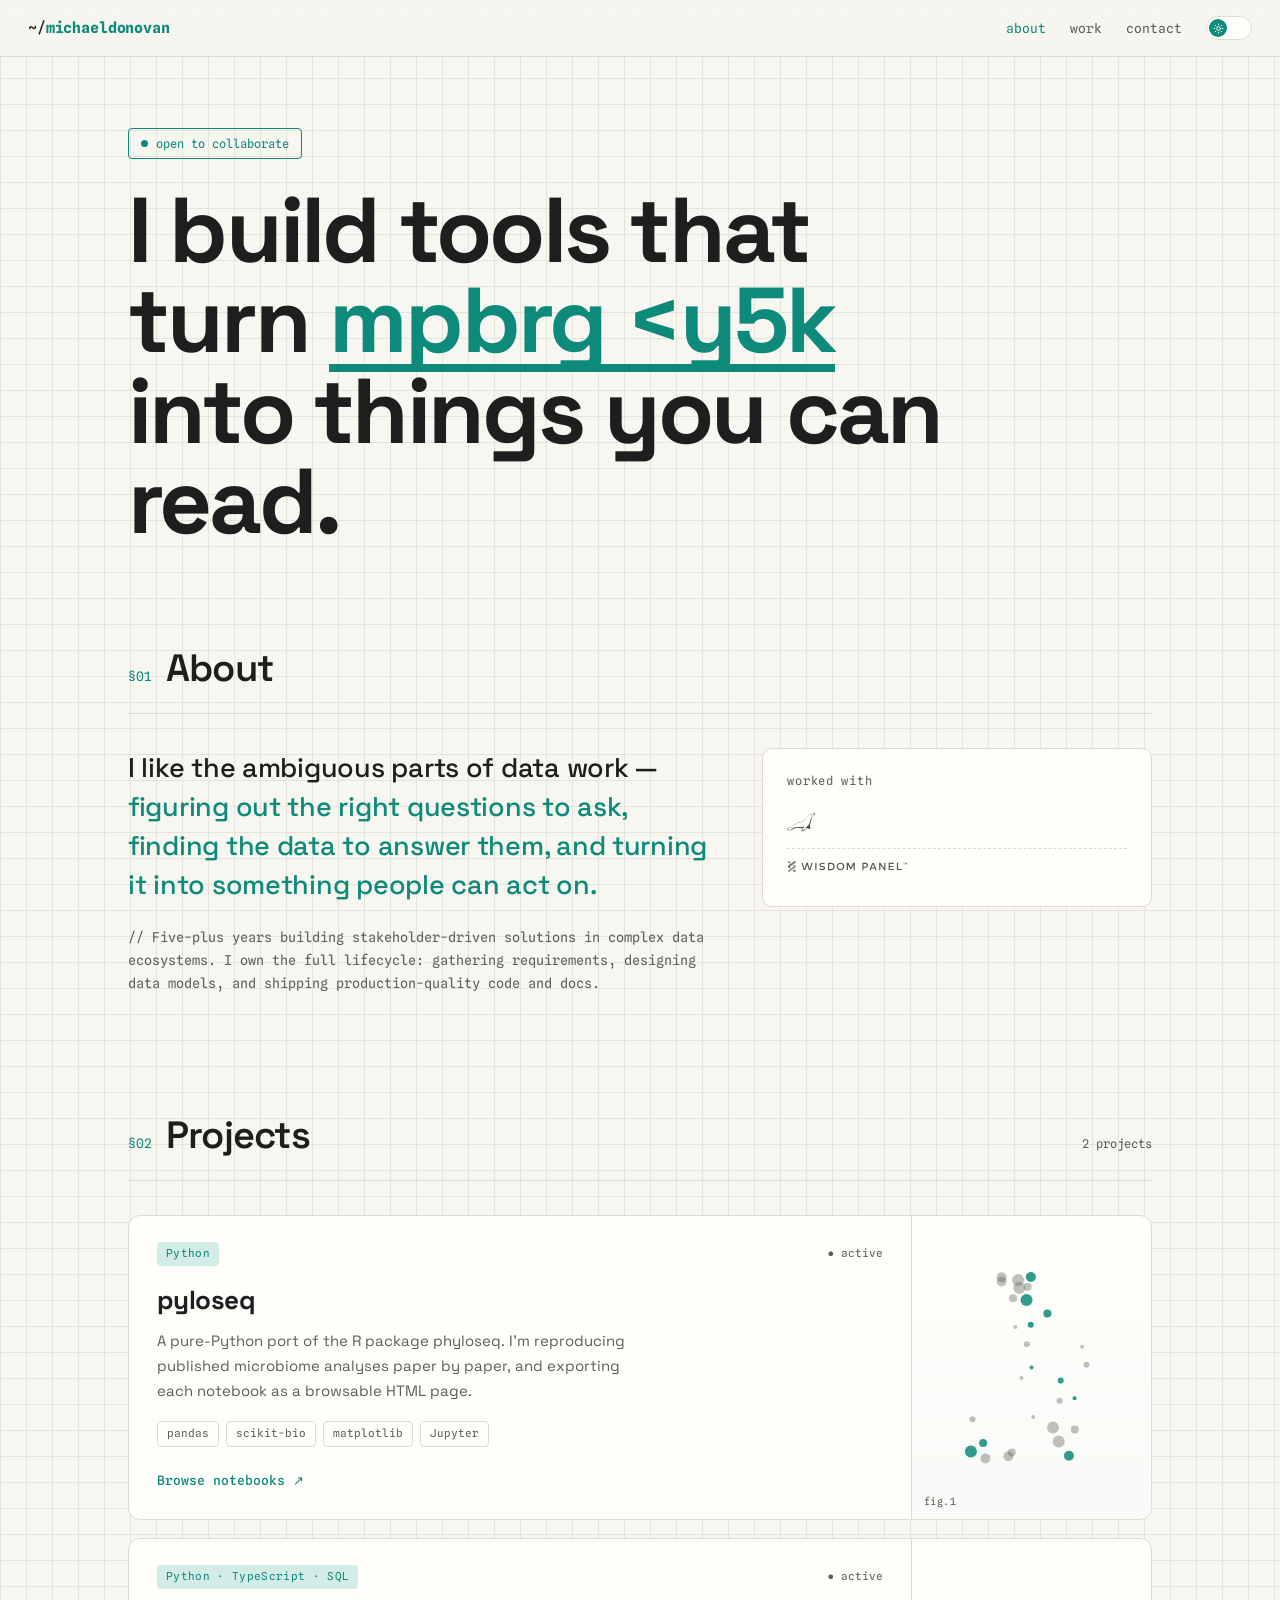
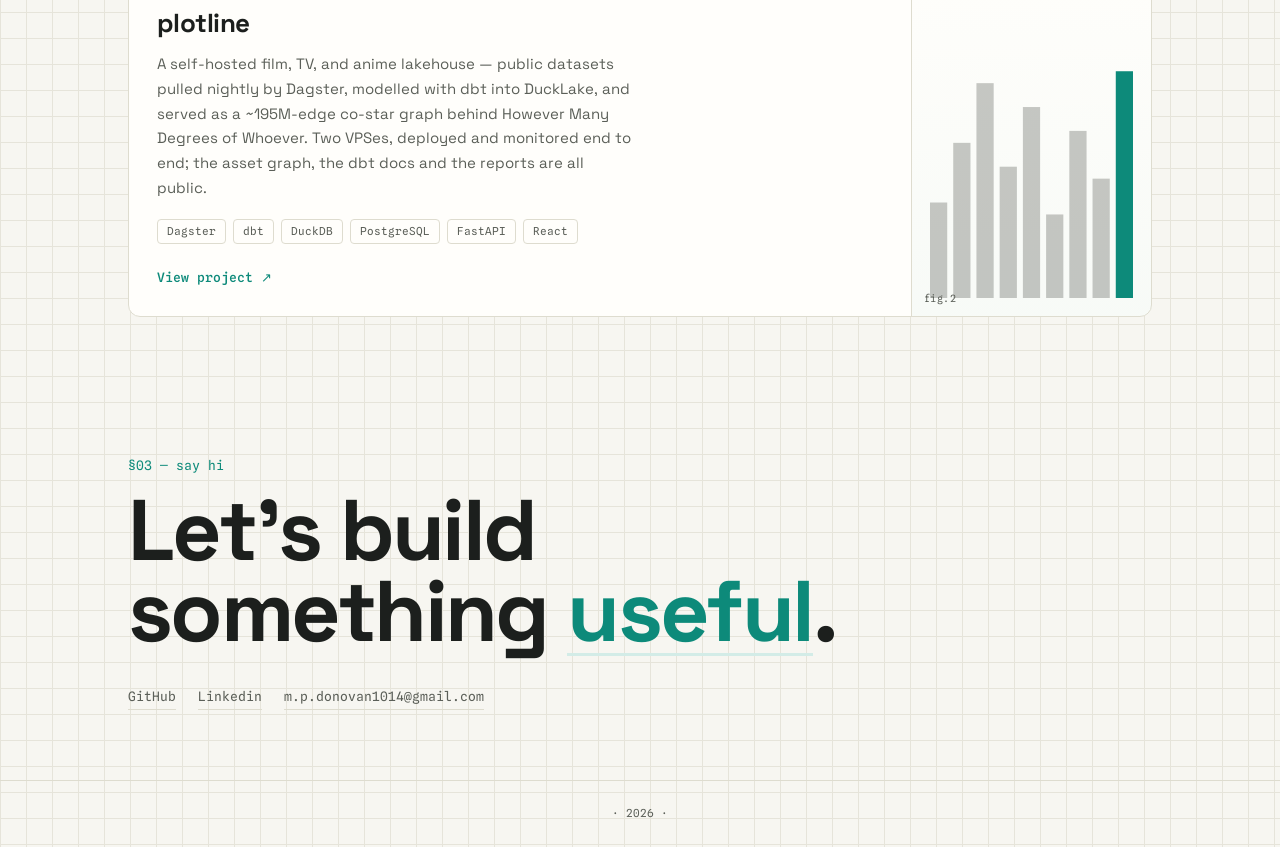
==== commit 2441ef1e: "home: put About above Projects A visitor now lands on who I am before what I've built.  Three things" ====
--- a/index.html
+++ b/index.html
@@ -40,8 +40,8 @@
 <nav class="top">
   <div class="logo"><a href="#top" id="home-link">~/<b>michaeldonovan</b></a></div>
   <div class="links">
-    <a href="#work" class="here">work</a>
-    <a href="#about">about</a>
+    <a href="#about" class="here">about</a>
+    <a href="#work">work</a>
     <a href="#contact">contact</a>
     <button type="button" class="theme-toggle" id="theme-toggle" role="switch" aria-label="Toggle dark mode">
       <span class="knob" aria-hidden="true">
@@ -92,17 +92,8 @@
 
 <main class="wrap">
 
-  <section class="sec" id="work">
-    <div class="sec-head">
-      <span class="tick">§01</span>
-      <h2>Projects</h2>
-      <span class="meta" id="meta"></span>
-    </div>
-    <div id="projects"></div>
-  </section>
-
   <section class="sec" id="about">
-    <div class="sec-head"><span class="tick">§02</span><h2>About</h2></div>
+    <div class="sec-head"><span class="tick">§01</span><h2>About</h2></div>
     <div class="about">
       <div>
         <p class="lead">I like the ambiguous parts of data work — <em>figuring out the right questions to ask, finding the data to answer them, and turning it into something people can act on.</em></p>
@@ -118,6 +109,15 @@
         </ul>
       </div>
     </div>
+  </section>
+
+  <section class="sec" id="work">
+    <div class="sec-head">
+      <span class="tick">§02</span>
+      <h2>Projects</h2>
+      <span class="meta" id="meta"></span>
+    </div>
+    <div id="projects"></div>
   </section>
 
   <section class="sec contact" id="contact">
--- a/assets/style.css
+++ b/assets/style.css
@@ -60,6 +60,10 @@
     background-size:26px 26px}
   ::selection{background:var(--accent);color:#fff}
   a{color:inherit;text-decoration:none}
+  /* .diagram, .topo and .entries all set display, which silently defeats the
+     plain [hidden] attribute — a hidden panel would lay itself out anyway.
+     everything on this site that hides by attribute depends on this line. */
+  [hidden]{display:none!important}
   .wrap{max-width:1080px;margin:0 auto;padding:0 28px}
   .mono{font-family:var(--mono)}
   
@@ -126,13 +130,33 @@
   .hero .tag b{color:var(--ink);font-weight:500}
   .hero .crumb{font-family:var(--mono);font-size:13px;color:var(--mute);margin-bottom:20px}
   .hero .crumb a{color:var(--accent)}
+  /* ---- hero call to action (project sub-pages) ----
+     the running thing and the code behind it, before any diagram of either */
+  .hero .cta{display:flex;flex-wrap:wrap;align-items:center;gap:12px;margin-top:28px}
+  .hero .cta a{font-family:var(--mono);font-size:13px;color:var(--ink);background:var(--paper);
+    border:1px solid var(--line);border-radius:6px;padding:10px 16px;
+    display:inline-flex;align-items:center;gap:8px;
+    transition:border-color .25s,color .25s,opacity .25s}
+  .hero .cta a:hover{border-color:var(--accent);color:var(--accent)}
+  .hero .cta a.primary{background:var(--accent);border-color:var(--accent);color:var(--paper)}
+  .hero .cta a.primary:hover{opacity:.88;color:var(--paper)}
+  .hero .cta a:focus-visible{outline:2px solid var(--accent);outline-offset:2px}
+  .hero .cta .arr{transition:transform .25s}
+  .hero .cta a:hover .arr{transform:translate(3px,-3px)}
+  /* the no-repo case: a sentence, not a dead button */
+  .hero .cta .none{font-family:var(--mono);font-size:12px;color:var(--mute)}
+  /* the demo sits in the hero as its evidence, not in the surfaces list */
+  .hero .demo{margin-top:30px;max-width:780px}
+  @media(prefers-reduced-motion:reduce){.hero .cta .arr{transition:none}}
   
   /* ---- section head ---- */
   .sec{padding:96px 0 0}
   /* fixed nav would otherwise cover the head of any section jumped to by hash */
   .sec[id]{scroll-margin-top:76px}
-  /* home: the hero sits right on top of the project list */
-  #work{padding-top:44px}
+  /* home: the hero sits right on top of whatever section comes first.
+     this follows that section rather than naming a particular one — it
+     was on #work while the project list led the page. */
+  #about{padding-top:44px}
   .sec-head{display:flex;align-items:baseline;gap:14px;margin-bottom:34px;
     border-bottom:1px solid var(--line);padding-bottom:14px}
   .sec-head .tick{font-family:var(--mono);font-size:13px;color:var(--accent)}
@@ -283,7 +307,9 @@
     font-family:var(--mono);font-size:11.5px;color:var(--mute);line-height:1.5}
   .legend i{font-style:normal;display:inline-flex;align-items:center;gap:6px}
   .legend .pip{width:5px;height:5px;border-radius:50%;background:var(--accent);flex:none}
-  .legend .ast{color:var(--warn)}
+  /* not scoped to .legend: the same glyph is referred to in prose elsewhere,
+     and it should be the same ochre wherever it appears */
+  .ast{color:var(--warn)}
   .legend .dot{border-bottom:1px dotted var(--mute);padding-bottom:1px}
 
   /* connector between lanes */
@@ -485,6 +511,8 @@
      does, and falls back to a pre-rendered chain when that API is asleep —
      which it is designed to be whenever the graph is mid-rebuild. */
   .demo{background:var(--paper);border:1px solid var(--line);border-radius:10px;padding:20px 22px}
+  .demo .demo-lead{font-family:var(--mono);font-size:12px;color:var(--mute);
+    line-height:1.6;margin-bottom:14px}
   .demo .pair{display:grid;grid-template-columns:1fr auto 1fr auto;gap:10px;align-items:center}
   @media(max-width:680px){.demo .pair{grid-template-columns:1fr;gap:8px}}
   .demo input{font-family:var(--mono);font-size:13px;color:var(--ink);background:var(--bg);
@@ -512,8 +540,63 @@
     margin-top:12px;line-height:1.6}
   .demo .status.stale{color:var(--warn)}
 
-  /* the reveal/motion rules above list every card type by name; the two new
+  /* ---- what I built (build cards) ----
+     the house ink, deliberately. ochre down an edge means "what this
+     cost" and is reserved for scars, which now live only on the chips;
+     these cards are the other thing — what was made — so they take the
+     same teal an unscarred chip note carries. */
+  .built{display:grid;grid-template-columns:repeat(2,1fr);gap:14px;align-items:start}
+  @media(max-width:780px){.built{grid-template-columns:1fr}}
+  .build-card{position:relative;background:var(--paper);border:1px solid var(--line);
+    border-radius:10px;padding:20px 22px 22px 26px;overflow:hidden;
+    opacity:0;transform:translateY(16px);
+    transition:opacity .3s,transform .3s,border-color .25s,box-shadow .25s}
+  .build-card.in{opacity:1;transform:none}
+  .build-card:hover{border-color:var(--accent);box-shadow:0 14px 32px -24px rgba(13,138,122,.5)}
+  .build-card::before{content:"";position:absolute;left:0;top:0;bottom:0;width:2px;
+    background:var(--accent);opacity:.6}
+  .build-card .kind{font-family:var(--mono);font-size:11px;color:var(--accent);
+    letter-spacing:.07em;text-transform:uppercase}
+  .build-card h3{font-family:var(--disp);font-weight:600;font-size:18px;
+    letter-spacing:-.01em;line-height:1.3;margin:9px 0 9px}
+  .build-card p{font-size:14px;color:var(--mute);line-height:1.65}
+  .build-card p + p{margin-top:9px}
+  .build-card .tags{display:flex;gap:6px;flex-wrap:wrap;margin-top:12px}
+  .build-card .tags span{font-family:var(--mono);font-size:10.5px;color:var(--mute);
+    border:1px solid var(--line);padding:2px 7px;border-radius:4px}
+  .build-card .more{display:inline-flex;align-items:center;gap:6px;margin-top:12px;
+    font-family:var(--mono);font-size:12px;color:var(--accent);text-decoration:none}
+  .build-card .more:hover{text-decoration:underline}
+  .build-card .more .arr{transition:transform .2s}
+  .build-card .more:hover .arr{transform:translate(3px,-3px)}
+
+  /* ---- how it's built: one frame, four views ----
+     three of these diagrams share the lane/flow grammar, so stacked they
+     read as repetition rather than depth. the strip is gated on .js: with
+     no script nothing hides the panels, and a strip that couldn't switch
+     them would be a row of dead buttons. */
+  .tabs .tablist{display:none;flex-wrap:wrap;gap:2px;
+    border-bottom:1px solid var(--line);margin-bottom:20px}
+  .js .tabs .tablist{display:flex}
+  .tabs .tablist button{font-family:var(--mono);font-size:12.5px;color:var(--mute);
+    background:none;border:0;border-bottom:2px solid transparent;margin-bottom:-1px;
+    padding:9px 15px;cursor:pointer;-webkit-tap-highlight-color:transparent;
+    transition:color .2s,border-color .2s}
+  .tabs .tablist button:hover{color:var(--ink)}
+  .tabs .tablist button[aria-selected="true"]{color:var(--accent);border-bottom-color:var(--accent)}
+  .tabs .tablist button:focus-visible{outline:2px solid var(--accent);outline-offset:-3px;border-radius:4px}
+  @media(max-width:520px){.tabs .tablist button{padding:9px 11px;font-size:12px}}
+  /* the legend's negative top margin exists to tuck it under a section head;
+     under the tab strip it just collides with the underline. */
+  .tabs .legend{margin-top:0}
+  /* one line of orientation per view, replacing the section head each of
+     these used to have */
+  .panel-lead{font-family:var(--mono);font-size:12px;color:var(--mute);
+    line-height:1.6;margin-bottom:18px;max-width:78ch}
+
+  /* the reveal/motion rules above list every card type by name; the new
      ones join them rather than being animated by accident. */
   @media(prefers-reduced-motion:reduce){
     .clock{opacity:1!important;transform:none!important}
-  }
+    .build-card{opacity:1!important;transform:none!important}
+  }
